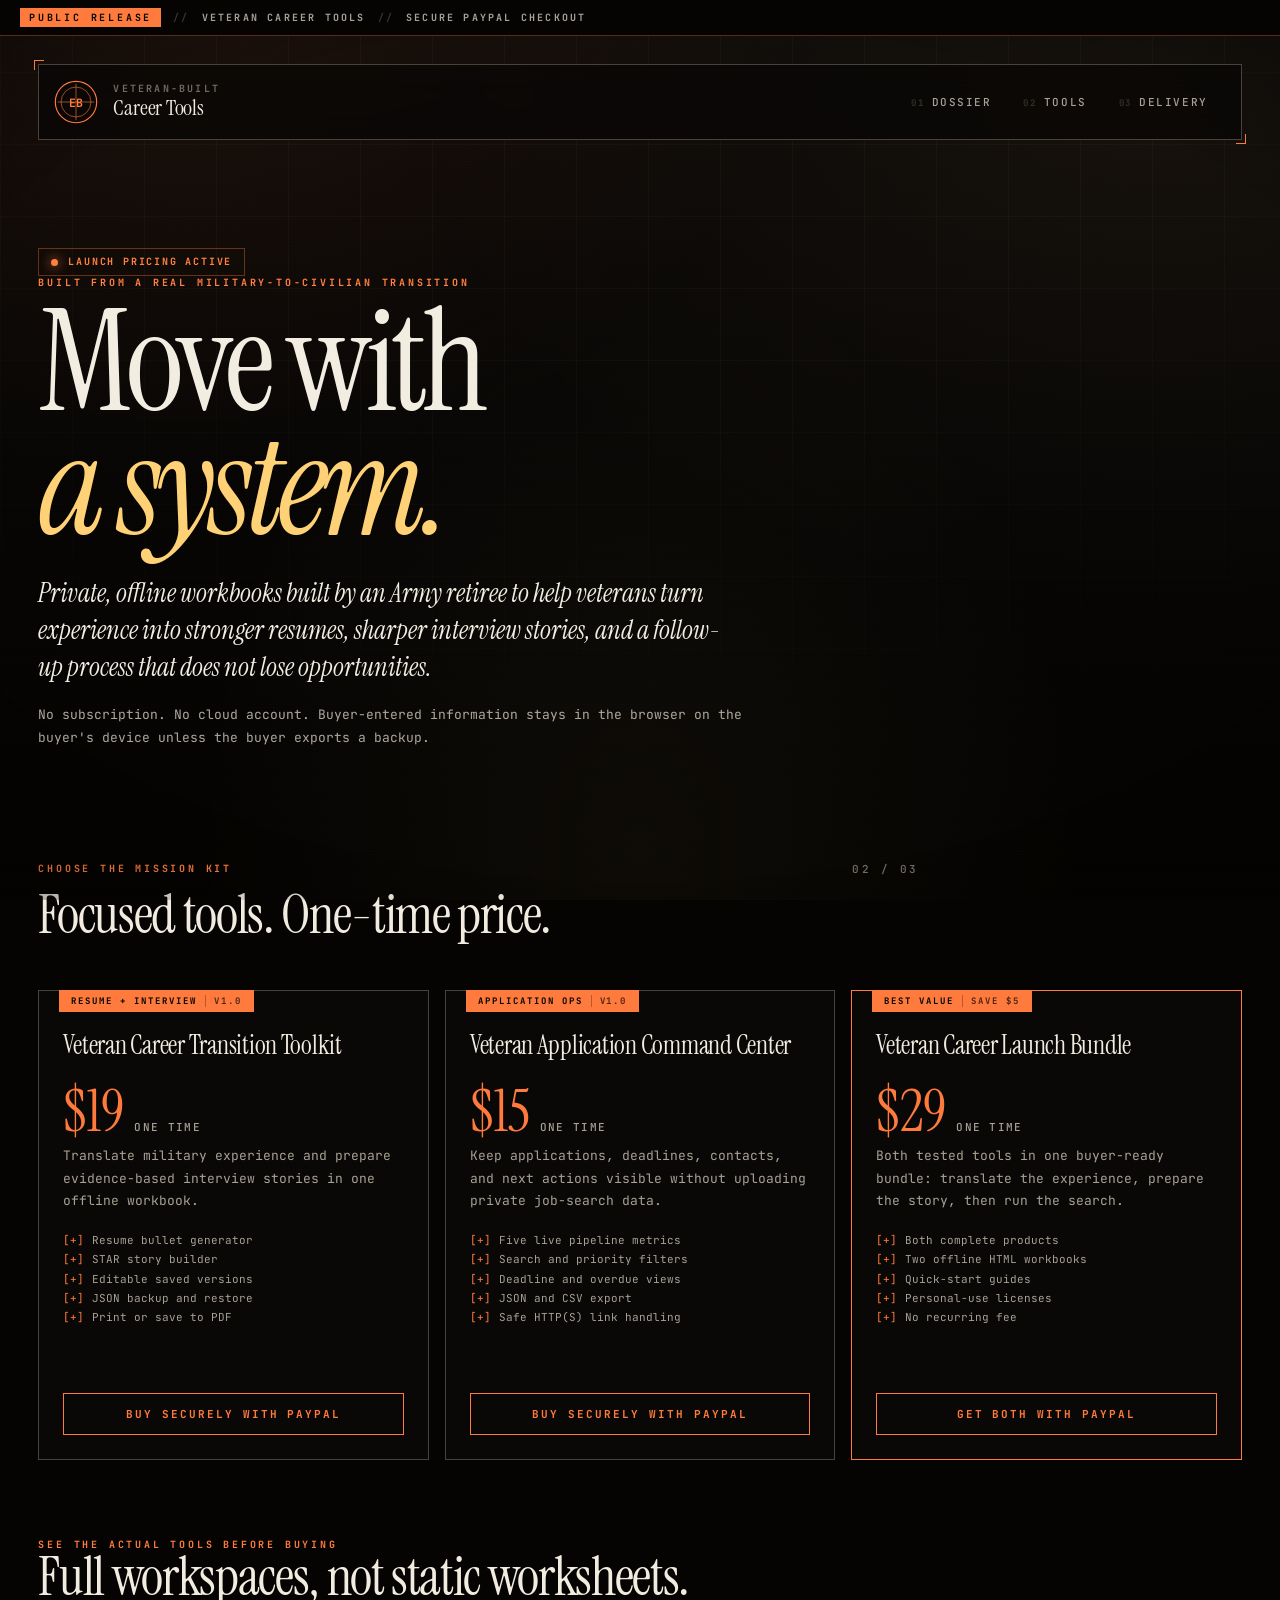
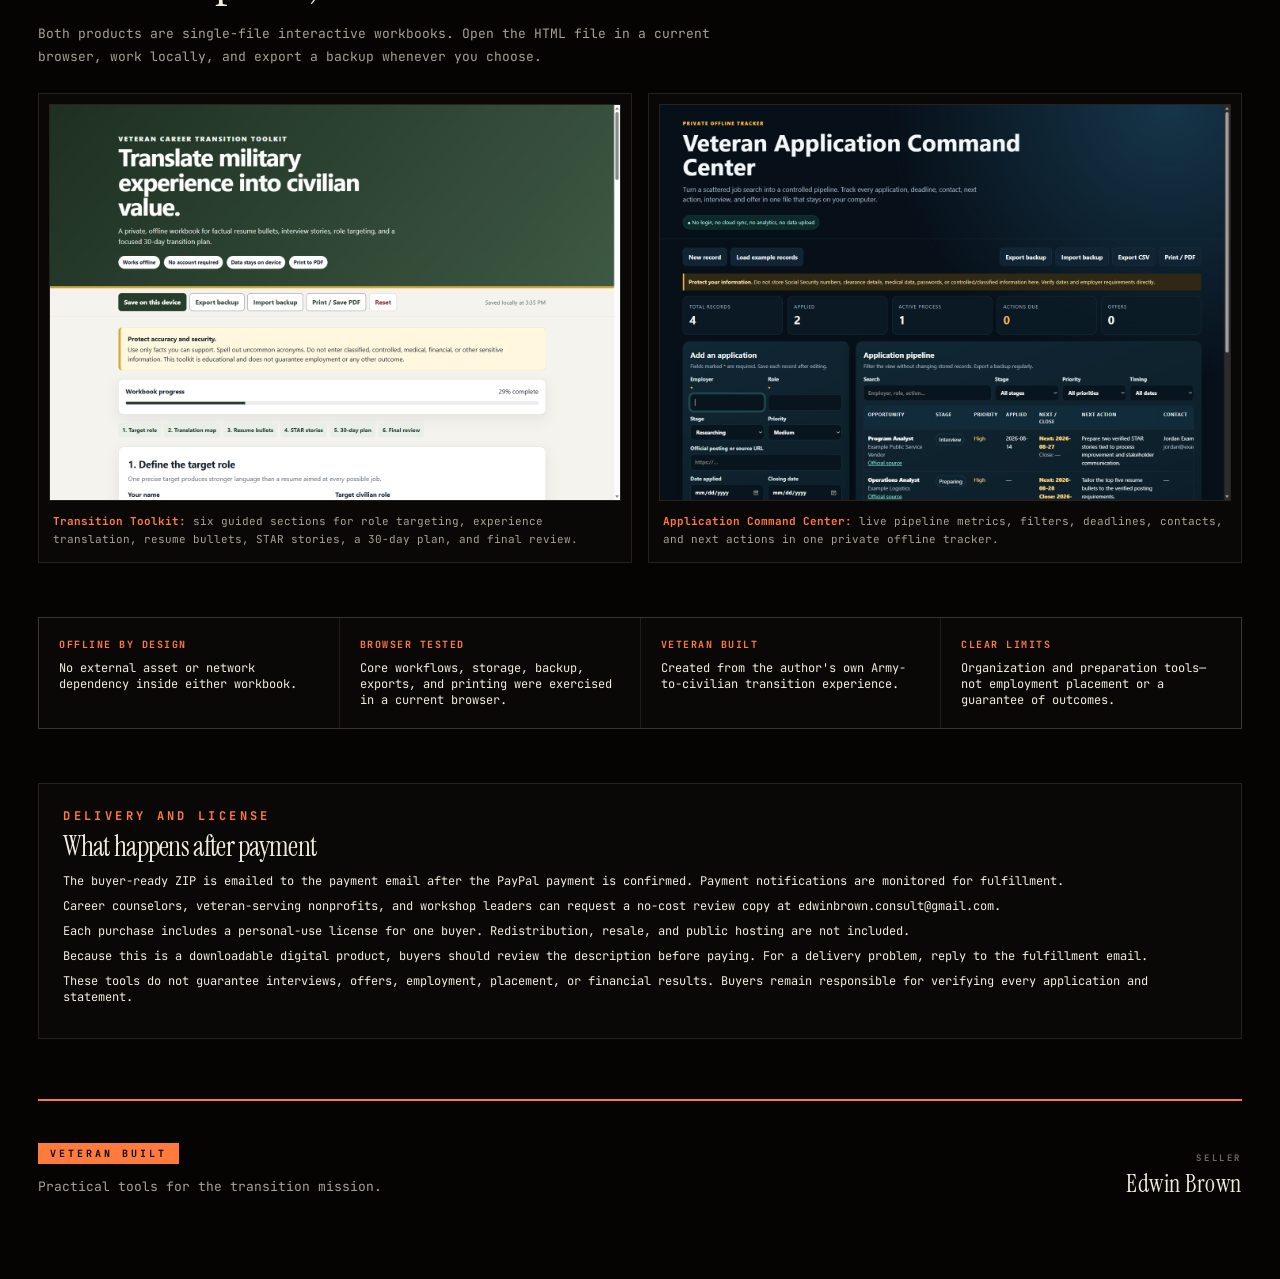
==== products.html @ 3bac6fa2 "Show product previews on veteran tools storefront" ====
<!DOCTYPE html>
<html lang="en">
  <head>
    <meta charset="UTF-8" />
    <meta name="viewport" content="width=device-width, initial-scale=1.0" />
    <title>Veteran Career Tools // Edwin Brown</title>
    <meta
      name="description"
      content="Private offline career-transition tools built and tested by Army retiree Edwin Brown."
    />
    <meta property="og:title" content="Veteran Career Tools by Edwin Brown" />
    <meta
      property="og:description"
      content="Practical offline tools for resumes, interviews, applications, and follow-ups."
    />
    <meta property="og:type" content="website" />
    <meta property="og:url" content="https://edwin-brown-dossier.vercel.app/products.html" />
    <meta name="theme-color" content="#050403" />
    <link rel="canonical" href="https://edwin-brown-dossier.vercel.app/products.html" />
    <link rel="preconnect" href="https://fonts.googleapis.com" />
    <link rel="preconnect" href="https://fonts.gstatic.com" crossorigin />
    <link
      href="https://fonts.googleapis.com/css2?family=Instrument+Serif:ital@0;1&family=JetBrains+Mono:wght@300;400;500;700&display=swap"
      rel="stylesheet"
    />
    <link rel="stylesheet" href="styles.css" />
    <script type="application/ld+json">
      {
        "@context": "https://schema.org",
        "@type": "ItemList",
        "name": "Veteran Career Tools by Edwin Brown",
        "url": "https://edwin-brown-dossier.vercel.app/products.html",
        "itemListElement": [
          {
            "@type": "ListItem",
            "position": 1,
            "item": {
              "@type": "Product",
              "name": "Veteran Career Transition Toolkit",
              "description": "An offline workbook for translating military experience into resume bullets and evidence-based interview stories.",
              "offers": { "@type": "Offer", "priceCurrency": "USD", "price": "19", "availability": "https://schema.org/InStock", "url": "https://edwin-brown-dossier.vercel.app/products.html#tools" }
            }
          },
          {
            "@type": "ListItem",
            "position": 2,
            "item": {
              "@type": "Product",
              "name": "Veteran Application Command Center",
              "description": "An offline workbook for tracking applications, deadlines, contacts, and next actions.",
              "offers": { "@type": "Offer", "priceCurrency": "USD", "price": "15", "availability": "https://schema.org/InStock", "url": "https://edwin-brown-dossier.vercel.app/products.html#tools" }
            }
          },
          {
            "@type": "ListItem",
            "position": 3,
            "item": {
              "@type": "Product",
              "name": "Veteran Career Launch Bundle",
              "description": "Both offline veteran career workbooks with quick-start guides and personal-use licenses.",
              "offers": { "@type": "Offer", "priceCurrency": "USD", "price": "29", "availability": "https://schema.org/InStock", "url": "https://edwin-brown-dossier.vercel.app/products.html#tools" }
            }
          }
        ]
      }
    </script>
    <style>
      .store-hero { padding: 72px 0 48px; max-width: 920px; }
      .store-hero h1 { margin: 12px 0 22px; }
      .store-status {
        display: inline-flex;
        gap: 10px;
        align-items: center;
        padding: 8px 12px;
        border: 1px solid var(--rule-ember);
        color: var(--ember);
        font: 700 10px/1 "JetBrains Mono", monospace;
        letter-spacing: .18em;
        text-transform: uppercase;
      }
      .store-status i { width: 7px; height: 7px; border-radius: 50%; background: var(--ember); box-shadow: 0 0 12px var(--ember); }
      .store-grid { display: grid; grid-template-columns: repeat(3, minmax(0, 1fr)); gap: 16px; }
      .store-card { min-height: 470px; }
      .store-card--bundle { border-color: var(--ember); }
      .store-price { margin: 10px 0 4px; color: var(--ember); font: 400 58px/1 "Instrument Serif", serif; }
      .store-price small { font: 500 11px/1 "JetBrains Mono", monospace; letter-spacing: .12em; color: var(--fog); }
      .store-list { margin: 18px 0 24px; padding: 0; list-style: none; font: 400 11px/1.75 "JetBrains Mono", monospace; color: var(--fog); }
      .store-list li::before { content: "[+]"; color: var(--ember); margin-right: 8px; }
      .store-card .btn { margin-top: auto; justify-content: center; width: 100%; }
      .store-preview { margin: 54px 0; }
      .store-preview__head { max-width: 720px; margin-bottom: 24px; }
      .store-preview__head h2 { margin-bottom: 10px; }
      .store-preview__grid { display: grid; grid-template-columns: repeat(2, minmax(0, 1fr)); gap: 16px; }
      .store-preview figure { margin: 0; padding: 10px; border: 1px solid var(--rule); background: var(--ink); }
      .store-preview img { display: block; width: 100%; height: auto; border: 1px solid var(--rule); }
      .store-preview figcaption { padding: 12px 4px 4px; font: 400 11px/1.6 "JetBrains Mono", monospace; color: var(--fog); }
      .store-preview figcaption strong { color: var(--ember); }
      .store-proof { margin: 54px 0; display: grid; grid-template-columns: repeat(4, minmax(0, 1fr)); gap: 1px; background: var(--rule); border: 1px solid var(--rule); }
      .store-proof article { padding: 20px; background: var(--ink); }
      .store-proof strong { display: block; margin-bottom: 8px; color: var(--ember); font: 700 10px/1.4 "JetBrains Mono", monospace; letter-spacing: .15em; text-transform: uppercase; }
      .store-proof p { margin: 0; font-size: 12px; }
      .store-terms { margin: 28px 0 60px; padding: 24px; border: 1px solid var(--rule); background: var(--ink); }
      .store-terms h2 { font-size: 28px; margin-bottom: 12px; }
      .store-terms p { margin: 0 0 9px; font-size: 12px; }
      @media (max-width: 900px) { .store-grid, .store-preview__grid { grid-template-columns: 1fr; } .store-card { min-height: 0; } .store-proof { grid-template-columns: repeat(2, 1fr); } }
      @media (max-width: 520px) { .store-proof { grid-template-columns: 1fr; } .store-hero { padding-top: 36px; } }
    </style>
  </head>
  <body>
    <div class="scanlines" aria-hidden="true"></div>
    <div class="grain" aria-hidden="true"></div>
    <div class="vignette" aria-hidden="true"></div>
    <div class="classbar" role="note" aria-label="Store status">
      <span class="classbar__stamp">PUBLIC RELEASE</span>
      <span class="classbar__sep">//</span>
      <span>VETERAN CAREER TOOLS</span>
      <span class="classbar__sep">//</span>
      <span>SECURE PAYPAL CHECKOUT</span>
    </div>

    <div class="shell" id="top">
      <header class="commandbar">
        <a class="seal" href="index.html" aria-label="Return to Edwin Brown dossier">
          <span class="seal__mark" aria-hidden="true">
            <svg viewBox="0 0 40 40" xmlns="http://www.w3.org/2000/svg">
              <circle cx="20" cy="20" r="18" fill="none" stroke="currentColor" stroke-width="1" />
              <circle cx="20" cy="20" r="13" fill="none" stroke="currentColor" stroke-width="0.5" />
              <path d="M20 4 V 36 M4 20 H 36" stroke="currentColor" stroke-width="0.5" />
              <text x="20" y="24" text-anchor="middle" font-family="JetBrains Mono" font-size="10" font-weight="700" fill="currentColor">EB</text>
            </svg>
          </span>
          <span class="seal__meta">
            <span class="seal__label">VETERAN-BUILT</span>
            <span class="seal__name">Career Tools</span>
          </span>
        </a>
        <nav class="nav" aria-label="Store navigation">
          <a href="index.html"><span>01</span>Dossier</a>
          <a href="#tools"><span>02</span>Tools</a>
          <a href="#delivery"><span>03</span>Delivery</a>
        </nav>
      </header>

      <main>
        <section class="store-hero" aria-labelledby="store-title">
          <div class="store-status"><i></i>Launch pricing active</div>
          <p class="eyebrow">Built from a real military-to-civilian transition</p>
          <h1 class="display" id="store-title">
            <span>Move with</span>
            <span class="display__italic">a system.</span>
          </h1>
          <p class="lede">
            Private, offline workbooks built by an Army retiree to help veterans turn experience into stronger resumes, sharper interview stories, and a follow-up process that does not lose opportunities.
          </p>
          <p class="body">
            No subscription. No cloud account. Buyer-entered information stays in the browser on the buyer's device unless the buyer exports a backup.
          </p>
        </section>

        <section class="section" id="tools" aria-labelledby="tools-title">
          <header class="section__head">
            <div class="section__index">02 / 03</div>
            <p class="eyebrow">Choose the mission kit</p>
            <h2 id="tools-title">Focused tools. One-time price.</h2>
          </header>

          <div class="store-grid">
            <article class="mission store-card">
              <div class="mission__tab">RESUME + INTERVIEW <em>V1.0</em></div>
              <h3>Veteran Career Transition Toolkit</h3>
              <div class="store-price">$19 <small>ONE TIME</small></div>
              <p>Translate military experience and prepare evidence-based interview stories in one offline workbook.</p>
              <ul class="store-list">
                <li>Resume bullet generator</li>
                <li>STAR story builder</li>
                <li>Editable saved versions</li>
                <li>JSON backup and restore</li>
                <li>Print or save to PDF</li>
              </ul>
              <a class="btn btn--primary" href="https://paypal.me/navybrown1/19" target="_blank" rel="noopener noreferrer">Buy securely with PayPal</a>
            </article>

            <article class="mission store-card">
              <div class="mission__tab">APPLICATION OPS <em>V1.0</em></div>
              <h3>Veteran Application Command Center</h3>
              <div class="store-price">$15 <small>ONE TIME</small></div>
              <p>Keep applications, deadlines, contacts, and next actions visible without uploading private job-search data.</p>
              <ul class="store-list">
                <li>Five live pipeline metrics</li>
                <li>Search and priority filters</li>
                <li>Deadline and overdue views</li>
                <li>JSON and CSV export</li>
                <li>Safe HTTP(S) link handling</li>
              </ul>
              <a class="btn btn--primary" href="https://paypal.me/navybrown1/15" target="_blank" rel="noopener noreferrer">Buy securely with PayPal</a>
            </article>

            <article class="mission store-card store-card--bundle">
              <div class="mission__tab">BEST VALUE <em>SAVE $5</em></div>
              <h3>Veteran Career Launch Bundle</h3>
              <div class="store-price">$29 <small>ONE TIME</small></div>
              <p>Both tested tools in one buyer-ready bundle: translate the experience, prepare the story, then run the search.</p>
              <ul class="store-list">
                <li>Both complete products</li>
                <li>Two offline HTML workbooks</li>
                <li>Quick-start guides</li>
                <li>Personal-use licenses</li>
                <li>No recurring fee</li>
              </ul>
              <a class="btn btn--primary" href="https://paypal.me/navybrown1/29" target="_blank" rel="noopener noreferrer">Get both with PayPal</a>
            </article>
          </div>
        </section>

        <section class="store-preview" aria-labelledby="preview-title">
          <header class="store-preview__head">
            <p class="eyebrow">See the actual tools before buying</p>
            <h2 id="preview-title">Full workspaces, not static worksheets.</h2>
            <p class="body">Both products are single-file interactive workbooks. Open the HTML file in a current browser, work locally, and export a backup whenever you choose.</p>
          </header>
          <div class="store-preview__grid">
            <figure>
              <img src="assets/veteran-transition-toolkit-preview.png" alt="Veteran Career Transition Toolkit showing its six-section offline resume and interview workspace" loading="lazy" width="1440" height="1000" />
              <figcaption><strong>Transition Toolkit:</strong> six guided sections for role targeting, experience translation, resume bullets, STAR stories, a 30-day plan, and final review.</figcaption>
            </figure>
            <figure>
              <img src="assets/veteran-application-command-center-preview.png" alt="Veteran Application Command Center showing pipeline metrics, application editor, filters, and follow-up tracking" loading="lazy" width="1440" height="1000" />
              <figcaption><strong>Application Command Center:</strong> live pipeline metrics, filters, deadlines, contacts, and next actions in one private offline tracker.</figcaption>
            </figure>
          </div>
        </section>

        <section class="store-proof" aria-label="Product proof">
          <article><strong>Offline by design</strong><p>No external asset or network dependency inside either workbook.</p></article>
          <article><strong>Browser tested</strong><p>Core workflows, storage, backup, exports, and printing were exercised in a current browser.</p></article>
          <article><strong>Veteran built</strong><p>Created from the author's own Army-to-civilian transition experience.</p></article>
          <article><strong>Clear limits</strong><p>Organization and preparation tools—not employment placement or a guarantee of outcomes.</p></article>
        </section>

        <section class="store-terms" id="delivery" aria-labelledby="delivery-title">
          <p class="eyebrow">Delivery and license</p>
          <h2 id="delivery-title">What happens after payment</h2>
          <p>The buyer-ready ZIP is emailed to the payment email after the PayPal payment is confirmed. Payment notifications are monitored for fulfillment.</p>
          <p>Career counselors, veteran-serving nonprofits, and workshop leaders can request a no-cost review copy at <a href="mailto:edwinbrown.consult@gmail.com?subject=Veteran%20career%20tools%20review%20copy">edwinbrown.consult@gmail.com</a>.</p>
          <p>Each purchase includes a personal-use license for one buyer. Redistribution, resale, and public hosting are not included.</p>
          <p>Because this is a downloadable digital product, buyers should review the description before paying. For a delivery problem, reply to the fulfillment email.</p>
          <p>These tools do not guarantee interviews, offers, employment, placement, or financial results. Buyers remain responsible for verifying every application and statement.</p>
        </section>
      </main>

      <footer class="endfile">
        <div><span class="endfile__stamp">VETERAN BUILT</span><p>Practical tools for the transition mission.</p></div>
        <div class="endfile__ref"><span>SELLER</span><strong>Edwin Brown</strong></div>
      </footer>
    </div>
  </body>
</html>
---- styles.css ----
/* =========================================================================
   EDWIN BROWN // OPERATOR FILE 2026-EB-001
   Classified dossier aesthetic. Dark command-file with warm ember accents.
   ========================================================================= */

:root {
  color-scheme: dark;

  /* Ink and paper */
  --void: #050403;
  --ink: #0a0806;
  --graphite: #13100d;
  --surface: #1a1511;
  --surface-2: #221c17;
  --parchment: #e8dcc0;
  --paper-ink: #1a1510;

  /* Signal colors */
  --ember: #ff7a3d;
  --ember-soft: rgba(255, 122, 61, 0.16);
  --amber: #d4a574;
  --signal: #ffcf70;
  --red: #e63946;

  /* Text */
  --bone: #f2ece0;
  --fog: #a8a195;
  --fog-dim: #706960;
  --fog-dark: #3a342d;

  /* Lines */
  --rule: rgba(232, 220, 192, 0.12);
  --rule-strong: rgba(232, 220, 192, 0.28);
  --rule-ember: rgba(255, 122, 61, 0.34);

  /* Metrics */
  --content-width: 1360px;
  --gutter: clamp(18px, 3vw, 40px);

  /* Motion */
  --ease: cubic-bezier(0.2, 0.7, 0.2, 1);
}

*,
*::before,
*::after {
  box-sizing: border-box;
}

html {
  scroll-behavior: smooth;
  scroll-padding-top: 120px;
}

body {
  margin: 0;
  min-height: 100vh;
  font-family: "JetBrains Mono", ui-monospace, Menlo, monospace;
  font-weight: 400;
  color: var(--bone);
  background: var(--void);
  overflow-x: hidden;
  -webkit-font-smoothing: antialiased;
  position: relative;
}

/* Layered background atmosphere */
body::before {
  position: fixed;
  inset: 0;
  z-index: -5;
  content: "";
  background:
    radial-gradient(ellipse at 15% -5%, rgba(255, 122, 61, 0.08), transparent 40%),
    radial-gradient(ellipse at 90% 12%, rgba(212, 165, 116, 0.06), transparent 45%),
    radial-gradient(ellipse at 50% 95%, rgba(255, 207, 112, 0.04), transparent 50%),
    linear-gradient(180deg, #0a0806 0%, #050403 60%, #030201 100%);
}

body::after {
  position: fixed;
  inset: 0;
  z-index: -4;
  content: "";
  pointer-events: none;
  background-image:
    linear-gradient(rgba(232, 220, 192, 0.035) 1px, transparent 1px),
    linear-gradient(90deg, rgba(232, 220, 192, 0.035) 1px, transparent 1px);
  background-size: 72px 72px;
  mask-image: radial-gradient(ellipse 120% 90% at 50% 10%, black 30%, transparent 90%);
}

img {
  max-width: 100%;
  display: block;
}

button,
a {
  font: inherit;
  color: inherit;
}

button {
  border: 0;
  cursor: pointer;
  background: none;
}

a {
  text-decoration: none;
}

::selection {
  background: var(--ember);
  color: var(--void);
}

/* =========================================================================
   BOOT / ACCESS SEQUENCE
   ========================================================================= */
.boot {
  position: fixed;
  inset: 0;
  z-index: 100;
  display: grid;
  place-items: center;
  padding: var(--gutter);
  background: var(--void);
  transition: opacity 600ms var(--ease), visibility 600ms;
}

.boot.is-done {
  opacity: 0;
  visibility: hidden;
  pointer-events: none;
}

.boot__frame {
  position: relative;
  width: min(620px, 100%);
  padding: 38px 36px 32px;
  border: 1px solid var(--rule-ember);
  background:
    linear-gradient(180deg, rgba(255, 122, 61, 0.04), transparent 60%),
    var(--ink);
  box-shadow: 0 0 0 1px rgba(255, 122, 61, 0.08) inset, 0 30px 80px rgba(0, 0, 0, 0.6);
}

.boot__crosshair span {
  position: absolute;
  width: 20px;
  height: 20px;
  border-color: var(--ember);
  border-style: solid;
  border-width: 0;
}
.boot__crosshair span:nth-child(1) { top: -1px; left: -1px; border-top-width: 1px; border-left-width: 1px; }
.boot__crosshair span:nth-child(2) { top: -1px; right: -1px; border-top-width: 1px; border-right-width: 1px; }
.boot__crosshair span:nth-child(3) { bottom: -1px; left: -1px; border-bottom-width: 1px; border-left-width: 1px; }
.boot__crosshair span:nth-child(4) { bottom: -1px; right: -1px; border-bottom-width: 1px; border-right-width: 1px; }

.boot__log {
  margin: 0;
  font-family: "JetBrains Mono", monospace;
  font-size: 13px;
  line-height: 1.8;
  color: var(--bone);
  white-space: pre-wrap;
  min-height: 180px;
}

.boot__log .k { color: var(--ember); }
.boot__log .g { color: #7ed957; }
.boot__log .d { color: var(--fog-dim); }
.boot__log .cursor {
  display: inline-block;
  width: 8px;
  height: 14px;
  background: var(--ember);
  transform: translateY(2px);
  animation: blink 0.9s steps(2) infinite;
}

@keyframes blink { 50% { opacity: 0; } }

.boot__hint {
  margin: 24px 0 0;
  font-size: 10px;
  letter-spacing: 0.18em;
  text-transform: uppercase;
  color: var(--fog-dim);
  text-align: right;
}

/* =========================================================================
   ATMOSPHERE LAYERS
   ========================================================================= */
.scanlines {
  position: fixed;
  inset: 0;
  z-index: 3;
  pointer-events: none;
  background: repeating-linear-gradient(
    0deg,
    rgba(255, 255, 255, 0.015) 0px,
    rgba(255, 255, 255, 0.015) 1px,
    transparent 1px,
    transparent 3px
  );
  mix-blend-mode: overlay;
  opacity: 0.6;
}

.grain {
  position: fixed;
  inset: 0;
  z-index: 4;
  pointer-events: none;
  opacity: 0.35;
  mix-blend-mode: overlay;
  background-image: url("data:image/svg+xml;utf8,<svg xmlns='http://www.w3.org/2000/svg' width='180' height='180'><filter id='n'><feTurbulence type='fractalNoise' baseFrequency='0.9' numOctaves='2' stitchTiles='stitch'/><feColorMatrix values='0 0 0 0 1  0 0 0 0 1  0 0 0 0 1  0 0 0 0.6 0'/></filter><rect width='180' height='180' filter='url(%23n)' opacity='0.5'/></svg>");
}

.vignette {
  position: fixed;
  inset: 0;
  z-index: 2;
  pointer-events: none;
  background: radial-gradient(ellipse 100% 80% at 50% 50%, transparent 60%, rgba(0, 0, 0, 0.6) 100%);
}

.progress {
  position: fixed;
  top: 0;
  left: 0;
  z-index: 50;
  width: var(--scroll-progress, 0%);
  height: 2px;
  background: linear-gradient(90deg, var(--ember), var(--amber), var(--signal));
  box-shadow: 0 0 18px rgba(255, 122, 61, 0.8);
}

/* =========================================================================
   CLASSIFICATION BANNER
   ========================================================================= */
.classbar {
  position: sticky;
  top: 0;
  z-index: 30;
  display: flex;
  flex-wrap: wrap;
  align-items: center;
  gap: 12px;
  padding: 8px 20px;
  background: var(--void);
  border-bottom: 1px solid var(--rule-ember);
  font-family: "JetBrains Mono", monospace;
  font-size: 10px;
  font-weight: 700;
  letter-spacing: 0.22em;
  text-transform: uppercase;
  color: var(--fog);
}

.classbar__stamp {
  padding: 3px 9px;
  background: var(--ember);
  color: var(--void);
  letter-spacing: 0.28em;
}

.classbar__sep {
  color: var(--fog-dark);
}

.classbar__live {
  color: var(--ember);
  margin-left: auto;
}

/* =========================================================================
   SHELL LAYOUT
   ========================================================================= */
.shell {
  width: min(100% - 2 * var(--gutter), var(--content-width));
  margin: 0 auto;
  padding: 28px 0 60px;
}

/* =========================================================================
   COMMANDBAR (NAV)
   ========================================================================= */
.commandbar {
  position: sticky;
  top: 28px;
  z-index: 25;
  display: flex;
  align-items: center;
  justify-content: space-between;
  gap: 20px;
  padding: 14px 18px 14px 14px;
  margin-bottom: 36px;
  border: 1px solid var(--rule-strong);
  background: rgba(10, 8, 6, 0.85);
  backdrop-filter: blur(14px);
  -webkit-backdrop-filter: blur(14px);
}

.commandbar::before,
.commandbar::after {
  content: "";
  position: absolute;
  width: 10px;
  height: 10px;
  border: 1px solid var(--ember);
}
.commandbar::before { top: -5px; left: -5px; border-right: 0; border-bottom: 0; }
.commandbar::after { bottom: -5px; right: -5px; border-left: 0; border-top: 0; }

.seal {
  display: inline-flex;
  align-items: center;
  gap: 14px;
}

.seal__mark {
  display: inline-grid;
  place-items: center;
  width: 46px;
  height: 46px;
  color: var(--ember);
}

.seal__meta {
  display: flex;
  flex-direction: column;
  line-height: 1.2;
}

.seal__label {
  font-family: "JetBrains Mono", monospace;
  font-size: 10px;
  font-weight: 700;
  letter-spacing: 0.22em;
  text-transform: uppercase;
  color: var(--fog-dim);
}

.seal__name {
  font-family: "Instrument Serif", serif;
  font-size: 22px;
  letter-spacing: -0.01em;
  color: var(--bone);
}

.nav {
  display: flex;
  flex-wrap: wrap;
  gap: 2px;
  font-family: "JetBrains Mono", monospace;
  font-size: 11px;
  letter-spacing: 0.14em;
  text-transform: uppercase;
  font-weight: 500;
}

.nav a {
  display: inline-flex;
  align-items: baseline;
  gap: 7px;
  padding: 10px 14px;
  color: var(--fog);
  border: 1px solid transparent;
  transition: color 200ms var(--ease), border-color 200ms var(--ease), background 200ms var(--ease);
}

.nav a span {
  font-size: 9px;
  color: var(--fog-dark);
  letter-spacing: 0.2em;
}

.nav a:hover,
.nav a:focus-visible,
.nav a.is-active {
  color: var(--ember);
  border-color: var(--rule-ember);
  background: var(--ember-soft);
  outline: none;
}

.nav a:hover span,
.nav a.is-active span {
  color: var(--ember);
}

/* =========================================================================
   SHARED TYPOGRAPHY
   ========================================================================= */
.eyebrow {
  margin: 0;
  font-family: "JetBrains Mono", monospace;
  font-size: 10px;
  font-weight: 700;
  letter-spacing: 0.28em;
  text-transform: uppercase;
  color: var(--ember);
}

.card-kicker {
  margin: 0 0 10px;
  font-family: "JetBrains Mono", monospace;
  font-size: 10px;
  font-weight: 700;
  letter-spacing: 0.22em;
  text-transform: uppercase;
  color: var(--amber);
}

h1, h2, h3 {
  margin: 0;
  font-family: "Instrument Serif", serif;
  font-weight: 400;
  color: var(--bone);
  letter-spacing: -0.01em;
}

h1.display {
  display: block;
  margin: 22px 0 0;
  font-size: clamp(5rem, 11vw, 10rem);
  line-height: 0.88;
  letter-spacing: -0.04em;
}

h1.display span {
  display: block;
}

h1.display .display__italic {
  font-style: italic;
  color: var(--signal);
}

h2 {
  font-size: clamp(2.2rem, 4.2vw, 3.8rem);
  line-height: 1;
  letter-spacing: -0.025em;
}

h3 {
  font-size: clamp(1.35rem, 2vw, 1.7rem);
  line-height: 1.15;
}

p { margin: 0; }

.lede {
  max-width: 44rem;
  margin-top: 26px;
  font-family: "Instrument Serif", serif;
  font-size: clamp(1.3rem, 2vw, 1.65rem);
  font-style: italic;
  line-height: 1.45;
  color: var(--bone);
}

.body,
.section__lede,
.profile p.body,
.mission p,
.cap p,
.stamp p,
.creds p,
.brief p,
.record__line p,
.doctrine__body p,
.stat p,
.signal__text,
.endfile p {
  font-family: "JetBrains Mono", monospace;
  font-size: 13px;
  line-height: 1.75;
  color: var(--fog);
  font-weight: 400;
}

.body,
.section__lede {
  max-width: 44rem;
  margin-top: 18px;
}

.section__lede {
  font-size: 14px;
}

/* =========================================================================
   PROFILE HERO
   ========================================================================= */
.profile {
  position: relative;
  padding: 28px 0 60px;
  border-bottom: 1px solid var(--rule);
}

.profile__meta {
  display: flex;
  flex-wrap: wrap;
  gap: 0;
  padding: 14px 18px;
  margin-bottom: 40px;
  background: var(--ink);
  border: 1px solid var(--rule-strong);
  font-family: "JetBrains Mono", monospace;
  font-size: 10px;
  font-weight: 500;
  letter-spacing: 0.2em;
  text-transform: uppercase;
}

.meta-row {
  display: inline-flex;
  align-items: center;
  gap: 10px;
  padding: 0 22px;
  border-right: 1px solid var(--rule);
}

.meta-row:last-child { border-right: 0; }
.meta-row:first-child { padding-left: 0; }

.meta-key {
  color: var(--fog-dim);
}

.meta-val {
  color: var(--bone);
  letter-spacing: 0.16em;
}

.meta-val--live {
  color: var(--ember);
  display: inline-flex;
  align-items: center;
  gap: 8px;
}

.meta-val--live i {
  width: 7px;
  height: 7px;
  border-radius: 50%;
  background: var(--ember);
  box-shadow: 0 0 10px var(--ember);
  animation: pulse-dot 1.6s ease-in-out infinite;
}

@keyframes pulse-dot {
  0%, 100% { opacity: 1; transform: scale(1); }
  50% { opacity: 0.4; transform: scale(0.85); }
}

.profile__main {
  display: grid;
  grid-template-columns: minmax(0, 1.15fr) minmax(360px, 0.85fr);
  gap: 48px;
  align-items: start;
}

.profile__left {
  min-width: 0;
}

.actions {
  display: flex;
  flex-wrap: wrap;
  gap: 10px;
  margin-top: 32px;
}

.contact-strip {
  display: grid;
  grid-template-columns: repeat(3, minmax(0, 1fr));
  gap: 1px;
  margin-top: 28px;
  padding: 1px;
  background: var(--rule);
  border: 1px solid var(--rule-strong);
}

.contact-strip a {
  min-width: 0;
  padding: 13px 14px;
  color: var(--bone);
  background:
    linear-gradient(135deg, rgba(255, 118, 49, 0.08), transparent 55%),
    var(--ink);
  font-family: "JetBrains Mono", monospace;
  font-size: 11px;
  letter-spacing: 0.08em;
  text-transform: uppercase;
  overflow-wrap: anywhere;
  transition: color 180ms var(--ease), background 180ms var(--ease);
}

.contact-strip a span {
  display: block;
  margin-bottom: 6px;
  color: var(--ember);
  font-size: 8px;
  font-weight: 800;
  letter-spacing: 0.28em;
}

.contact-strip a:hover,
.contact-strip a:focus-visible {
  color: var(--ember);
  background: rgba(255, 118, 49, 0.12);
  outline: none;
}

.btn {
  display: inline-flex;
  align-items: center;
  gap: 8px;
  padding: 13px 20px;
  font-family: "JetBrains Mono", monospace;
  font-size: 11px;
  font-weight: 700;
  letter-spacing: 0.18em;
  text-transform: uppercase;
  color: var(--bone);
  background: transparent;
  border: 1px solid var(--rule-strong);
  transition: all 200ms var(--ease);
}

.btn__bracket {
  color: var(--ember);
  font-weight: 300;
}

.btn:hover,
.btn:focus-visible {
  color: var(--void);
  background: var(--ember);
  border-color: var(--ember);
  outline: none;
}

.btn:hover .btn__bracket,
.btn:focus-visible .btn__bracket {
  color: var(--void);
}

.btn--primary {
  color: var(--ember);
  border-color: var(--ember);
}

.btn--ghost {
  color: var(--fog);
  border-color: var(--rule);
}

.btn--ghost:hover {
  color: var(--ember);
  background: transparent;
  border-color: var(--ember);
}

/* Stats */
.stats {
  display: grid;
  grid-template-columns: repeat(3, minmax(0, 1fr));
  gap: 0;
  margin: 44px 0 0;
  padding: 0;
  border-top: 1px solid var(--rule);
  border-bottom: 1px solid var(--rule);
}

.stat {
  padding: 22px 20px 22px 0;
  border-right: 1px solid var(--rule);
}

.stat:last-child { border-right: 0; padding-right: 0; }
.stat:not(:first-child) { padding-left: 22px; }

.stat dt {
  font-family: "JetBrains Mono", monospace;
  font-size: 9px;
  font-weight: 700;
  letter-spacing: 0.22em;
  text-transform: uppercase;
  color: var(--fog-dim);
}

.stat dd {
  margin: 8px 0 6px;
  font-family: "Instrument Serif", serif;
  font-size: clamp(2.8rem, 5vw, 4rem);
  line-height: 1;
  color: var(--bone);
  letter-spacing: -0.04em;
}

.stat dd sup {
  font-size: 0.4em;
  color: var(--ember);
  margin-left: 4px;
  top: -0.6em;
}

.stat p {
  font-size: 11px;
  line-height: 1.6;
  margin: 4px 0 0;
}

/* Right column: ID card + signal */
.profile__right {
  display: flex;
  flex-direction: column;
  gap: 16px;
}

.idcard {
  position: relative;
  margin: 0;
  padding: 20px;
  background: var(--parchment);
  color: var(--paper-ink);
  box-shadow:
    0 1px 0 rgba(255, 255, 255, 0.06) inset,
    0 30px 90px rgba(0, 0, 0, 0.5),
    0 2px 4px rgba(0, 0, 0, 0.3);
  transform: rotate(-0.5deg);
  transition: transform 400ms var(--ease);
}

.idcard:hover { transform: rotate(0deg) translateY(-4px); }

.idcard::before {
  content: "";
  position: absolute;
  inset: 8px;
  border: 1px solid rgba(26, 21, 16, 0.12);
  pointer-events: none;
}

.idcard__tape {
  position: absolute;
  top: -12px;
  left: 50%;
  transform: translateX(-50%) rotate(-1deg);
  padding: 4px 22px;
  font-family: "JetBrains Mono", monospace;
  font-size: 9px;
  font-weight: 700;
  letter-spacing: 0.3em;
  text-transform: uppercase;
  color: var(--void);
  background: var(--signal);
  box-shadow: 0 2px 8px rgba(0, 0, 0, 0.3);
}

.idcard__frame {
  position: relative;
  aspect-ratio: 3 / 4;
  overflow: hidden;
  background: #2a2520;
}

.idcard__frame img {
  width: 100%;
  height: 100%;
  object-fit: cover;
  filter: contrast(1.05) saturate(0.92);
}

.idcard__brackets {
  position: absolute;
  inset: 10px;
  width: calc(100% - 20px);
  height: calc(100% - 20px);
  fill: none;
  stroke: var(--parchment);
  stroke-width: 1.5;
  pointer-events: none;
}

.idcard__caption {
  display: grid;
  grid-template-columns: 1fr 1fr;
  gap: 18px;
  margin: 20px 0 0;
  padding-top: 16px;
  border-top: 1px solid rgba(26, 21, 16, 0.15);
}

.idcard__label {
  display: block;
  font-family: "JetBrains Mono", monospace;
  font-size: 8px;
  font-weight: 700;
  letter-spacing: 0.24em;
  text-transform: uppercase;
  color: rgba(26, 21, 16, 0.5);
}

.idcard__caption strong {
  display: block;
  margin-top: 4px;
  font-family: "Instrument Serif", serif;
  font-weight: 400;
  font-size: 15px;
  color: var(--paper-ink);
}

/* Signal scope */
.signal {
  display: grid;
  grid-template-columns: 110px 1fr;
  gap: 18px;
  align-items: center;
  padding: 20px;
  border: 1px solid var(--rule-strong);
  background: var(--ink);
}

.signal__scope {
  width: 110px;
  height: 110px;
  position: relative;
}

.signal__scope svg {
  width: 100%;
  height: 100%;
}

.signal__scope svg circle,
.signal__scope svg line {
  stroke: var(--rule-ember);
  stroke-width: 0.6;
  fill: none;
}

.signal__sweep {
  transform-origin: 60px 60px;
  animation: sweep 3.5s linear infinite;
}

.signal__sweep line {
  stroke: var(--ember);
  stroke-width: 1.2;
  filter: drop-shadow(0 0 4px var(--ember));
}

@keyframes sweep {
  from { transform: rotate(0deg); }
  to { transform: rotate(360deg); }
}

.signal__ping {
  fill: var(--ember);
  stroke: none !important;
  filter: drop-shadow(0 0 6px var(--ember));
  animation: ping 1.8s ease-in-out infinite;
}

@keyframes ping {
  0%, 100% { opacity: 1; }
  50% { opacity: 0.3; }
}

.signal__text {
  margin-top: 8px;
  color: var(--bone);
}

/* =========================================================================
   STAMPS (IDENTITY STRIP)
   ========================================================================= */
.stamps {
  display: grid;
  grid-template-columns: repeat(4, minmax(0, 1fr));
  gap: 0;
  margin: 48px 0;
  border-top: 1px solid var(--rule);
  border-bottom: 1px solid var(--rule);
}

.stamp {
  padding: 28px 26px;
  border-right: 1px solid var(--rule);
  position: relative;
  transition: background 300ms var(--ease);
}

.stamp:last-child { border-right: 0; }

.stamp:hover {
  background: rgba(255, 122, 61, 0.03);
}

.stamp__head {
  display: flex;
  align-items: center;
  gap: 14px;
  margin-bottom: 16px;
}

.stamp__head span {
  display: inline-grid;
  place-items: center;
  width: 38px;
  height: 38px;
  border: 1px solid var(--rule-ember);
  font-family: "JetBrains Mono", monospace;
  font-size: 10px;
  font-weight: 700;
  letter-spacing: 0.1em;
  color: var(--ember);
}

.stamp__head em {
  font-family: "Instrument Serif", serif;
  font-style: normal;
  font-size: 20px;
  color: var(--bone);
  letter-spacing: -0.01em;
}

/* =========================================================================
   SECTION HEAD / LAYOUT
   ========================================================================= */
.section {
  padding: 64px 0 24px;
  position: relative;
}

.section + .section {
  border-top: 1px solid var(--rule);
}

.section__head {
  max-width: 880px;
  margin-bottom: 48px;
  position: relative;
}

.section__index {
  position: absolute;
  top: 0;
  right: 0;
  font-family: "JetBrains Mono", monospace;
  font-size: 11px;
  font-weight: 500;
  letter-spacing: 0.22em;
  color: var(--fog-dim);
}

.section__head .eyebrow {
  margin-bottom: 14px;
}

/* =========================================================================
   DOCTRINE (PROTOCOLS)
   ========================================================================= */
.doctrine {
  list-style: none;
  margin: 0;
  padding: 0;
  display: grid;
  gap: 0;
  border: 1px solid var(--rule-strong);
  background: var(--ink);
}

.doctrine li {
  display: grid;
  grid-template-columns: 160px minmax(0, 1fr) 60px;
  gap: 30px;
  padding: 28px 30px;
  border-bottom: 1px solid var(--rule);
  align-items: center;
  transition: background 300ms var(--ease);
}

.doctrine li:last-child { border-bottom: 0; }

.doctrine li:hover {
  background: rgba(255, 122, 61, 0.03);
}

.doctrine__num {
  display: flex;
  flex-direction: column;
  gap: 4px;
  font-family: "JetBrains Mono", monospace;
}

.doctrine__num span {
  font-size: 9px;
  font-weight: 700;
  letter-spacing: 0.28em;
  color: var(--fog-dim);
}

.doctrine__num strong {
  font-family: "Instrument Serif", serif;
  font-weight: 400;
  font-size: 56px;
  line-height: 1;
  color: var(--ember);
  letter-spacing: -0.04em;
}

.doctrine__body h3 {
  margin-bottom: 8px;
}

.doctrine__tick {
  width: 40px;
  height: 40px;
  justify-self: end;
  position: relative;
  border: 1px solid var(--rule-ember);
}

.doctrine__tick::after {
  content: "";
  position: absolute;
  inset: 10px;
  background: var(--ember);
  opacity: 0.3;
}

.doctrine li:hover .doctrine__tick::after {
  opacity: 1;
  box-shadow: 0 0 14px var(--ember);
}

/* =========================================================================
   READINESS (CAPABILITIES)
   ========================================================================= */
.filters {
  display: flex;
  flex-wrap: wrap;
  gap: 0;
  margin-bottom: 28px;
  border: 1px solid var(--rule);
}

.chip {
  padding: 12px 18px;
  font-family: "JetBrains Mono", monospace;
  font-size: 10px;
  font-weight: 700;
  letter-spacing: 0.18em;
  text-transform: uppercase;
  color: var(--fog);
  background: transparent;
  border-right: 1px solid var(--rule);
  transition: all 200ms var(--ease);
}

.chip:last-child { border-right: 0; }

.chip:hover {
  color: var(--bone);
  background: rgba(255, 122, 61, 0.05);
}

.chip.is-active {
  color: var(--void);
  background: var(--ember);
}

.caps {
  display: grid;
  grid-template-columns: repeat(3, minmax(0, 1fr));
  gap: 1px;
  background: var(--rule);
  border: 1px solid var(--rule);
}

.cap {
  position: relative;
  padding: 26px 24px 28px;
  background: var(--ink);
  display: flex;
  flex-direction: column;
  gap: 14px;
  min-height: 260px;
  transition: background 300ms var(--ease);
}

.cap:hover {
  background: var(--graphite);
}

.cap header {
  display: flex;
  justify-content: space-between;
  align-items: flex-start;
  gap: 14px;
}

.cap__tag {
  font-family: "JetBrains Mono", monospace;
  font-size: 9px;
  font-weight: 700;
  letter-spacing: 0.2em;
  color: var(--ember);
  padding: 4px 8px;
  border: 1px solid var(--rule-ember);
  flex-shrink: 0;
  align-self: flex-start;
}

.cap h3 {
  font-size: 22px;
  flex: 1;
}

.cap p {
  flex: 1;
  margin: 0;
}

.cap[hidden] { display: none; }

.cap__bar {
  position: relative;
  height: 28px;
  background: var(--void);
  border: 1px solid var(--rule);
  overflow: hidden;
  display: flex;
  align-items: center;
}

.cap__bar span {
  position: absolute;
  inset: 0 auto 0 0;
  width: 0;
  background: linear-gradient(90deg, var(--ember), var(--signal));
  transition: width 1400ms var(--ease);
}

.cap__bar em {
  position: relative;
  z-index: 2;
  padding-left: 12px;
  font-family: "JetBrains Mono", monospace;
  font-size: 10px;
  font-weight: 700;
  letter-spacing: 0.2em;
  font-style: normal;
  color: var(--bone);
  mix-blend-mode: difference;
}

/* =========================================================================
   SERVICE RECORD (TIMELINE)
   ========================================================================= */
.record {
  list-style: none;
  margin: 0;
  padding: 0;
  position: relative;
}

.record::before {
  content: "";
  position: absolute;
  top: 0;
  bottom: 0;
  left: 80px;
  width: 1px;
  background: var(--rule);
}

.record__item {
  display: grid;
  grid-template-columns: 160px 1fr;
  gap: 32px;
  padding: 28px 0;
  border-bottom: 1px solid var(--rule);
  position: relative;
}

.record__item:last-child { border-bottom: 0; }

.record__item::before {
  content: "";
  position: absolute;
  left: 75px;
  top: 42px;
  width: 11px;
  height: 11px;
  border: 1px solid var(--ember);
  background: var(--void);
  transform: rotate(45deg);
}

.record__stamp {
  display: flex;
  flex-direction: column;
  gap: 4px;
  font-family: "JetBrains Mono", monospace;
}

.record__stamp span {
  font-size: 9px;
  font-weight: 700;
  letter-spacing: 0.28em;
  color: var(--fog-dim);
}

.record__stamp strong {
  font-family: "Instrument Serif", serif;
  font-weight: 400;
  font-size: 52px;
  line-height: 1;
  color: var(--bone);
  letter-spacing: -0.04em;
}

.record__line h3 {
  margin: 4px 0 12px;
}

/* =========================================================================
   MISSION FILES
   ========================================================================= */
.missions {
  display: grid;
  grid-template-columns: repeat(4, minmax(0, 1fr));
  gap: 16px;
}

.mission {
  position: relative;
  display: flex;
  flex-direction: column;
  gap: 0;
  padding: 32px 24px 24px;
  background: var(--ink);
  border: 1px solid var(--rule-strong);
  transition: all 300ms var(--ease);
  min-height: 300px;
}

.mission:hover {
  border-color: var(--rule-ember);
  transform: translateY(-4px);
  background: var(--graphite);
}

.mission--feature {
  grid-column: span 2;
  grid-row: auto;
  min-height: 400px;
  background:
    radial-gradient(circle at 80% 10%, rgba(255, 122, 61, 0.1), transparent 40%),
    var(--ink);
}

.mission--feature h3 {
  font-size: clamp(1.8rem, 3vw, 2.6rem);
}

.mission__tab {
  position: absolute;
  top: -1px;
  left: 20px;
  display: flex;
  gap: 8px;
  padding: 5px 12px;
  background: var(--ember);
  color: var(--void);
  font-family: "JetBrains Mono", monospace;
  font-size: 9px;
  font-weight: 700;
  letter-spacing: 0.22em;
  text-transform: uppercase;
}

.mission__tab em {
  font-style: normal;
  color: var(--void);
  opacity: 0.7;
  border-left: 1px solid rgba(5, 4, 3, 0.4);
  padding-left: 8px;
}

.mission h3 {
  margin: 8px 0 12px;
}

.mission p {
  flex: 0 0 auto;
}

.mission__proofs {
  display: grid;
  grid-template-columns: repeat(2, minmax(0, 1fr));
  gap: 10px;
  margin: 20px 0 0;
}

.mission__proofs div {
  min-height: 106px;
  padding: 14px;
  border: 1px solid var(--rule);
  background: rgba(255, 255, 255, 0.025);
}

.mission__proofs strong {
  display: block;
  margin-bottom: 8px;
  font-family: "JetBrains Mono", monospace;
  font-size: 11px;
  font-weight: 800;
  letter-spacing: 0.18em;
  text-transform: uppercase;
  color: var(--ember);
}

.mission__proofs span {
  display: block;
  font-family: "JetBrains Mono", monospace;
  font-size: 10px;
  line-height: 1.65;
  color: var(--fog);
}

.tags {
  list-style: none;
  display: flex;
  flex-wrap: wrap;
  gap: 6px;
  margin: 18px 0 0;
  padding: 0;
}

.tags li {
  padding: 5px 9px;
  font-family: "JetBrains Mono", monospace;
  font-size: 9px;
  font-weight: 500;
  letter-spacing: 0.18em;
  text-transform: uppercase;
  color: var(--fog);
  border: 1px solid var(--rule);
}

/* =========================================================================
   CLEARANCE (CREDENTIALS + BRIEF)
   ========================================================================= */
.clearance {
  display: grid;
  grid-template-columns: minmax(0, 1.2fr) minmax(0, 0.85fr);
  gap: 48px;
  padding-top: 64px;
  border-top: 1px solid var(--rule);
  margin-top: 24px;
}

.clearance__left .section__head {
  margin-bottom: 28px;
}

.creds {
  display: grid;
  grid-template-columns: 1fr 1fr;
  gap: 1px;
  background: var(--rule);
  border: 1px solid var(--rule);
}

.creds article {
  padding: 24px;
  background: var(--ink);
  min-height: 160px;
}

.creds h3 {
  margin: 8px 0 10px;
  font-size: 22px;
}

.brief {
  padding: 32px 30px;
  background: var(--parchment);
  color: var(--paper-ink);
  position: relative;
  box-shadow: 0 40px 90px rgba(0, 0, 0, 0.5);
}

.brief::before {
  content: "";
  position: absolute;
  inset: 6px;
  border: 1px solid rgba(26, 21, 16, 0.15);
  pointer-events: none;
}

.brief header {
  display: flex;
  justify-content: space-between;
  align-items: center;
  padding-bottom: 18px;
  margin-bottom: 22px;
  border-bottom: 1px solid rgba(26, 21, 16, 0.18);
  font-family: "JetBrains Mono", monospace;
  font-size: 9px;
  font-weight: 700;
  letter-spacing: 0.28em;
  text-transform: uppercase;
}

.brief__stamp {
  padding: 4px 10px;
  background: var(--red);
  color: var(--parchment);
  letter-spacing: 0.3em;
  transform: rotate(-1deg);
}

.brief__ref {
  color: rgba(26, 21, 16, 0.5);
}

.brief blockquote {
  margin: 0 0 18px;
  font-family: "Instrument Serif", serif;
  font-style: italic;
  font-size: clamp(1.6rem, 3vw, 2.4rem);
  line-height: 1.1;
  color: var(--paper-ink);
  letter-spacing: -0.02em;
  position: relative;
}

.brief__quote {
  position: absolute;
  top: -14px;
  left: -10px;
  font-size: 4rem;
  color: var(--red);
  font-style: normal;
  line-height: 1;
  opacity: 0.4;
}

.brief p {
  color: rgba(26, 21, 16, 0.75);
  font-size: 12px;
  line-height: 1.7;
}

.brief__actions {
  display: flex;
  flex-wrap: wrap;
  gap: 10px;
  margin-top: 24px;
  padding-top: 20px;
  border-top: 1px solid rgba(26, 21, 16, 0.15);
}

.brief .btn {
  color: var(--paper-ink);
  border-color: rgba(26, 21, 16, 0.3);
}

.brief .btn--primary {
  background: var(--paper-ink);
  color: var(--parchment);
  border-color: var(--paper-ink);
}

.brief .btn:hover {
  background: var(--red);
  color: var(--parchment);
  border-color: var(--red);
}

/* =========================================================================
   END OF FILE (FOOTER)
   ========================================================================= */
.endfile {
  display: flex;
  justify-content: space-between;
  align-items: flex-end;
  gap: 24px;
  padding: 40px 0 20px;
  margin-top: 40px;
  border-top: 2px solid var(--ember);
}

.endfile__stamp {
  display: inline-block;
  padding: 4px 12px;
  background: var(--ember);
  color: var(--void);
  font-family: "JetBrains Mono", monospace;
  font-size: 10px;
  font-weight: 700;
  letter-spacing: 0.3em;
  margin-bottom: 12px;
}

.endfile p {
  max-width: 50ch;
  margin: 0;
}

.endfile__ref {
  text-align: right;
  font-family: "JetBrains Mono", monospace;
}

.endfile__ref span {
  display: block;
  font-size: 9px;
  font-weight: 700;
  letter-spacing: 0.28em;
  color: var(--fog-dim);
  margin-bottom: 4px;
}

.endfile__ref strong {
  font-family: "Instrument Serif", serif;
  font-weight: 400;
  font-size: 24px;
  color: var(--bone);
  letter-spacing: 0.02em;
}

/* =========================================================================
   TOAST
   ========================================================================= */
.toast {
  position: fixed;
  right: 20px;
  bottom: 20px;
  z-index: 60;
  padding: 14px 18px;
  background: var(--ember);
  color: var(--void);
  font-family: "JetBrains Mono", monospace;
  font-size: 11px;
  font-weight: 700;
  letter-spacing: 0.16em;
  text-transform: uppercase;
  opacity: 0;
  transform: translateY(16px);
  transition: all 260ms var(--ease);
  pointer-events: none;
}

.toast.is-visible {
  opacity: 1;
  transform: translateY(0);
}

/* =========================================================================
   DECLASSIFY EASTER EGG
   ========================================================================= */
.decrypt {
  position: fixed;
  inset: 0;
  z-index: 80;
  display: none;
  place-items: center;
  background: rgba(5, 4, 3, 0.92);
  backdrop-filter: blur(6px);
  padding: var(--gutter);
}

.decrypt.is-open {
  display: grid;
}

.decrypt > div {
  max-width: 520px;
  padding: 36px 32px;
  background: var(--parchment);
  color: var(--paper-ink);
  position: relative;
  border: 1px solid rgba(26, 21, 16, 0.2);
  transform: rotate(-0.8deg);
}

.decrypt p.eyebrow {
  color: var(--red);
  margin-bottom: 14px;
}

.decrypt > div > p:not(.eyebrow) {
  font-family: "Instrument Serif", serif;
  font-style: italic;
  font-size: 22px;
  line-height: 1.3;
  color: var(--paper-ink);
  margin-bottom: 20px;
}

.decrypt .btn {
  color: var(--paper-ink);
  border-color: rgba(26, 21, 16, 0.3);
}

.decrypt .btn:hover {
  background: var(--paper-ink);
  color: var(--parchment);
}

/* =========================================================================
   REVEAL ANIMATION
   ========================================================================= */
[data-reveal] {
  opacity: 0;
  transform: translateY(16px);
  transition: opacity 700ms var(--ease), transform 700ms var(--ease);
}

[data-reveal].is-visible {
  opacity: 1;
  transform: translateY(0);
}

/* =========================================================================
   RESPONSIVE
   ========================================================================= */
@media (max-width: 1100px) {
  .profile__main {
    grid-template-columns: 1fr;
    gap: 36px;
  }

  .profile__right { max-width: 480px; }

  .stamps {
    grid-template-columns: repeat(2, minmax(0, 1fr));
  }

  .stamp:nth-child(2) { border-right: 0; }
  .stamp:nth-child(1), .stamp:nth-child(2) { border-bottom: 1px solid var(--rule); }

  .caps { grid-template-columns: repeat(2, minmax(0, 1fr)); }

  .missions { grid-template-columns: repeat(2, minmax(0, 1fr)); }

  .mission--feature {
    grid-column: span 2;
    grid-row: auto;
    min-height: 0;
  }

  .clearance {
    grid-template-columns: 1fr;
    gap: 36px;
  }
}

@media (max-width: 820px) {
  .classbar {
    font-size: 9px;
    gap: 8px;
    padding: 7px 12px;
  }

  .classbar__sep { display: none; }
  .classbar__live { margin-left: 0; flex-basis: 100%; order: 3; }

  .commandbar {
    position: relative;
    top: auto;
    flex-direction: column;
    align-items: stretch;
    gap: 12px;
    padding: 12px;
    margin-bottom: 24px;
  }

  .seal__mark {
    width: 38px;
    height: 38px;
  }

  .seal__label {
    font-size: 8px;
  }

  .seal__name {
    font-size: 19px;
  }

  .nav {
    display: grid;
    grid-template-columns: repeat(3, minmax(0, 1fr));
    font-size: 9px;
  }

  .nav a {
    justify-content: center;
    padding: 8px 8px;
  }

  .profile__meta {
    flex-direction: column;
    gap: 10px;
    padding: 14px;
  }

  .meta-row {
    padding: 0;
    border-right: 0;
    width: 100%;
  }

  .profile {
    padding-top: 12px;
  }

  .profile__main {
    gap: 26px;
  }

  .contact-strip {
    grid-template-columns: 1fr;
  }

  .profile__right {
    order: -1;
    max-width: none;
  }

  .idcard {
    padding: 14px;
    transform: none;
  }

  .idcard:hover {
    transform: translateY(-2px);
  }

  .idcard__frame {
    aspect-ratio: 16 / 11;
    background: #123a3d;
  }

  .idcard__frame img {
    object-fit: contain;
    object-position: 50% 50%;
  }

  .signal {
    grid-template-columns: 74px 1fr;
    padding: 14px;
  }

  .signal__scope {
    width: 74px;
    height: 74px;
  }

  .stats {
    grid-template-columns: 1fr;
  }

  .stat {
    padding: 20px 0;
    border-right: 0;
    border-bottom: 1px solid var(--rule);
  }

  .stat:last-child { border-bottom: 0; }

  .stamps {
    grid-template-columns: 1fr;
  }

  .stamp {
    border-right: 0;
    border-bottom: 1px solid var(--rule);
  }

  .stamp:last-child { border-bottom: 0; }

  .doctrine li {
    grid-template-columns: 100px 1fr;
    gap: 18px;
    padding: 22px;
  }

  .doctrine__num strong { font-size: 40px; }

  .doctrine__tick { display: none; }

  .caps { grid-template-columns: 1fr; }

  .record::before { left: 40px; }

  .record__item {
    grid-template-columns: 100px 1fr;
    gap: 16px;
  }

  .record__item::before { left: 35px; top: 38px; }

  .record__stamp strong { font-size: 36px; }

  .missions { grid-template-columns: 1fr; }
  .mission--feature { grid-column: auto; grid-row: auto; }

  .mission__proofs {
    grid-template-columns: 1fr;
  }

  .creds { grid-template-columns: 1fr; }

  .endfile { flex-direction: column; align-items: flex-start; }

  .endfile__ref { text-align: left; }
}

@media (max-width: 480px) {
  :root { --gutter: 14px; }

  h1.display { font-size: clamp(3.6rem, 18vw, 5.2rem); }

  .btn { padding: 11px 14px; font-size: 10px; }

  .boot__frame { padding: 24px 20px; }
  .boot__log { font-size: 11px; }
}

/* =========================================================================
   MOTION / PRINT
   ========================================================================= */
@media (prefers-reduced-motion: reduce) {
  *, *::before, *::after {
    animation-duration: 0.01ms !important;
    animation-iteration-count: 1 !important;
    transition-duration: 0.01ms !important;
    scroll-behavior: auto !important;
  }

  [data-reveal] { opacity: 1; transform: none; }
}

@media print {
  .boot, .scanlines, .grain, .vignette, .progress,
  .classbar, .commandbar, .toast, .decrypt, .signal,
  .actions, .brief__actions {
    display: none !important;
  }

  body {
    background: #ffffff !important;
    color: #111 !important;
  }

  body::before, body::after { display: none !important; }

  .shell { width: 100%; padding: 20px; }

  h1, h2, h3, .stat dd, .brief blockquote,
  .doctrine__num strong, .record__stamp strong, .endfile__ref strong {
    color: #111 !important;
  }

  .body, .section__lede, p, .stat p, .cap p, .mission p {
    color: #333 !important;
  }

  .profile, .section, .doctrine, .cap, .mission,
  .creds article, .record__item, .stamp, .idcard, .brief, .endfile {
    background: #fff !important;
    border-color: #ccc !important;
    box-shadow: none !important;
    break-inside: avoid;
  }
}
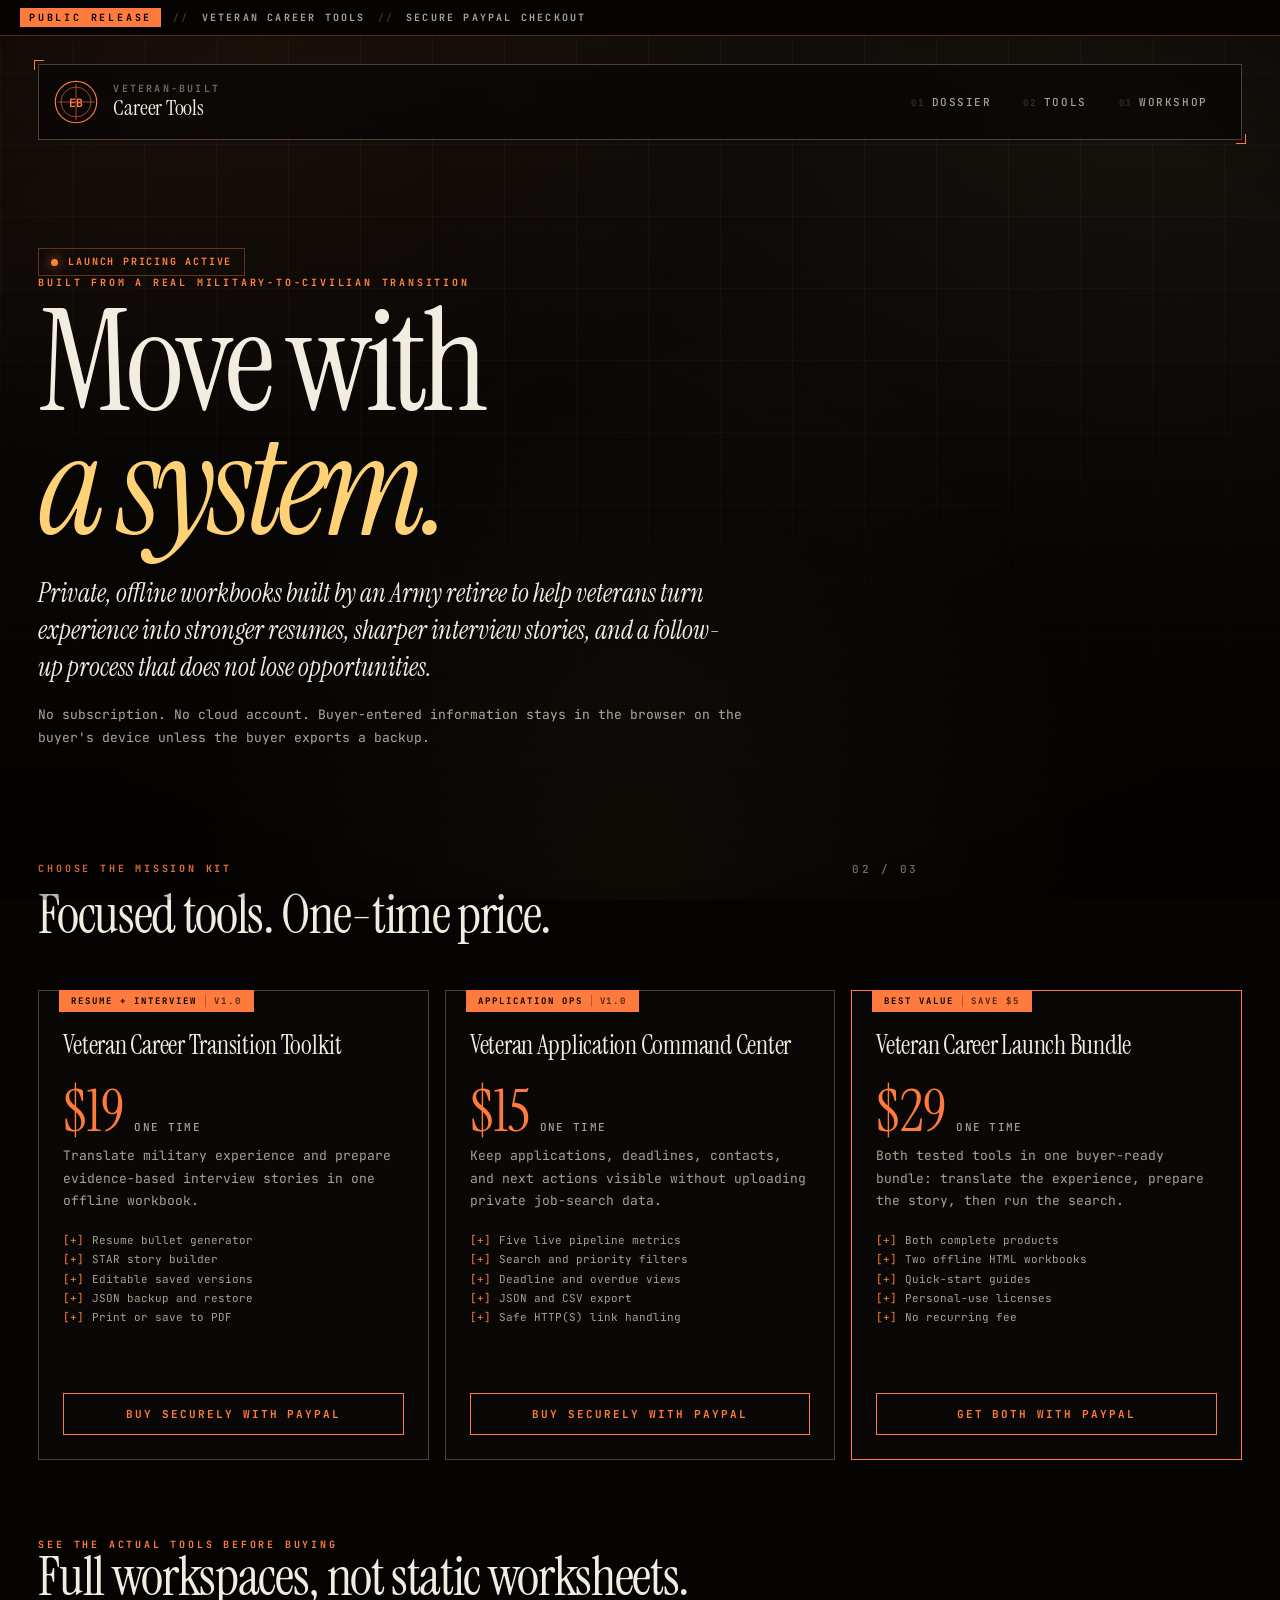
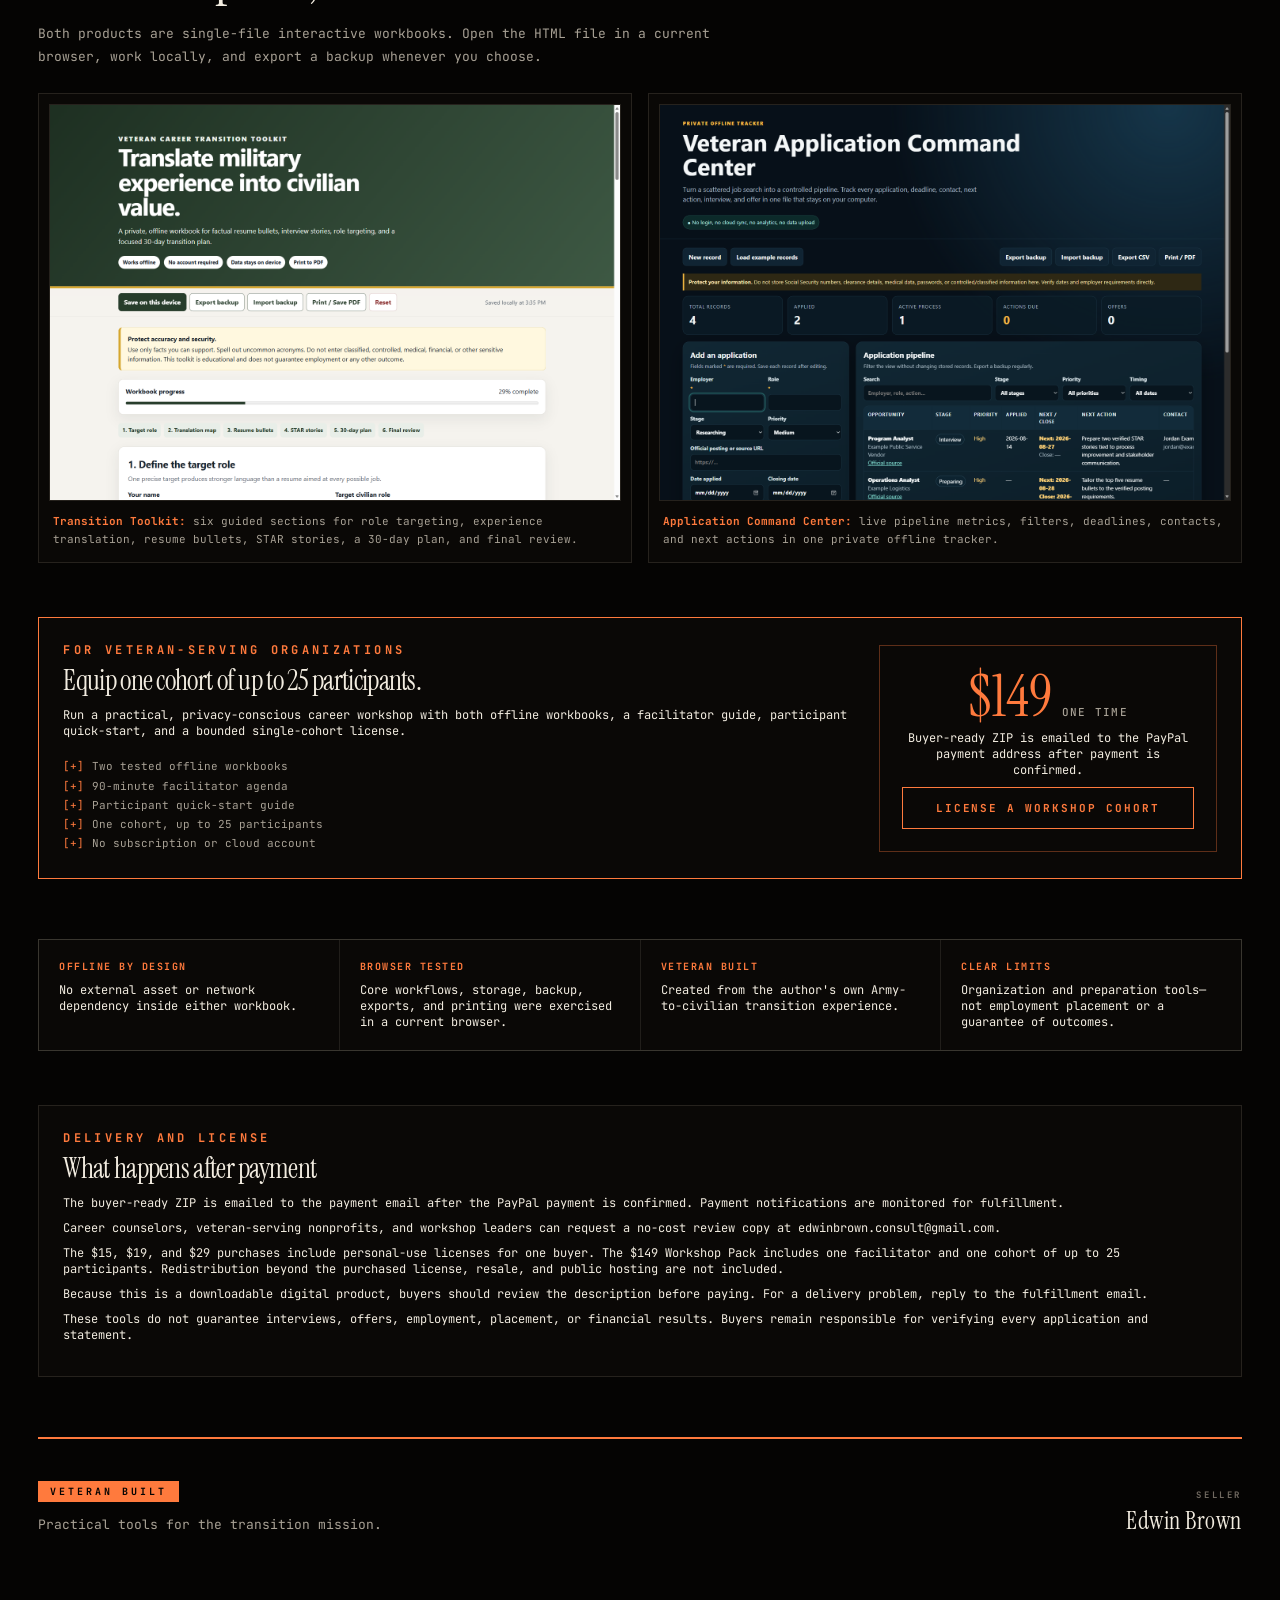
==== commit 75a52c99: "Add veteran workshop license offer" ====
--- a/products.html
+++ b/products.html
@@ -59,6 +59,16 @@
               "name": "Veteran Career Launch Bundle",
               "description": "Both offline veteran career workbooks with quick-start guides and personal-use licenses.",
               "offers": { "@type": "Offer", "priceCurrency": "USD", "price": "29", "availability": "https://schema.org/InStock", "url": "https://edwin-brown-dossier.vercel.app/products.html#tools" }
+            }
+          },
+          {
+            "@type": "ListItem",
+            "position": 4,
+            "item": {
+              "@type": "Product",
+              "name": "Veteran Career Workshop Pack",
+              "description": "Two offline veteran career workbooks, facilitator guide, participant quick-start, and a single-cohort license for up to 25 participants.",
+              "offers": { "@type": "Offer", "priceCurrency": "USD", "price": "149", "availability": "https://schema.org/InStock", "url": "https://edwin-brown-dossier.vercel.app/products.html#workshop" }
             }
           }
         ]
@@ -102,7 +112,14 @@
       .store-terms { margin: 28px 0 60px; padding: 24px; border: 1px solid var(--rule); background: var(--ink); }
       .store-terms h2 { font-size: 28px; margin-bottom: 12px; }
       .store-terms p { margin: 0 0 9px; font-size: 12px; }
+      .store-org { margin-top: 54px; border-color: var(--ember); }
+      .store-org__grid { display: grid; grid-template-columns: minmax(0, 1.4fr) minmax(240px, .6fr); gap: 28px; align-items: center; }
+      .store-org .store-list { margin-bottom: 0; }
+      .store-org__buy { padding: 22px; border: 1px solid var(--rule-ember); background: var(--black); text-align: center; }
+      .store-org__buy .store-price { margin-top: 0; }
+      .store-org__buy .btn { width: 100%; justify-content: center; }
       @media (max-width: 900px) { .store-grid, .store-preview__grid { grid-template-columns: 1fr; } .store-card { min-height: 0; } .store-proof { grid-template-columns: repeat(2, 1fr); } }
+      @media (max-width: 700px) { .store-org__grid { grid-template-columns: 1fr; } }
       @media (max-width: 520px) { .store-proof { grid-template-columns: 1fr; } .store-hero { padding-top: 36px; } }
     </style>
   </head>
@@ -137,7 +154,7 @@
         <nav class="nav" aria-label="Store navigation">
           <a href="index.html"><span>01</span>Dossier</a>
           <a href="#tools"><span>02</span>Tools</a>
-          <a href="#delivery"><span>03</span>Delivery</a>
+          <a href="#workshop"><span>03</span>Workshop</a>
         </nav>
       </header>
 
@@ -230,6 +247,28 @@
           </div>
         </section>
 
+        <section class="store-terms store-org" id="workshop" aria-labelledby="workshop-title">
+          <div class="store-org__grid">
+            <div>
+              <p class="eyebrow">For veteran-serving organizations</p>
+              <h2 id="workshop-title">Equip one cohort of up to 25 participants.</h2>
+              <p>Run a practical, privacy-conscious career workshop with both offline workbooks, a facilitator guide, participant quick-start, and a bounded single-cohort license.</p>
+              <ul class="store-list">
+                <li>Two tested offline workbooks</li>
+                <li>90-minute facilitator agenda</li>
+                <li>Participant quick-start guide</li>
+                <li>One cohort, up to 25 participants</li>
+                <li>No subscription or cloud account</li>
+              </ul>
+            </div>
+            <div class="store-org__buy">
+              <div class="store-price">$149 <small>ONE TIME</small></div>
+              <p>Buyer-ready ZIP is emailed to the PayPal payment address after payment is confirmed.</p>
+              <a class="btn btn--primary" href="https://paypal.me/navybrown1/149" target="_blank" rel="noopener noreferrer">License a workshop cohort</a>
+            </div>
+          </div>
+        </section>
+
         <section class="store-proof" aria-label="Product proof">
           <article><strong>Offline by design</strong><p>No external asset or network dependency inside either workbook.</p></article>
           <article><strong>Browser tested</strong><p>Core workflows, storage, backup, exports, and printing were exercised in a current browser.</p></article>
@@ -242,7 +281,7 @@
           <h2 id="delivery-title">What happens after payment</h2>
           <p>The buyer-ready ZIP is emailed to the payment email after the PayPal payment is confirmed. Payment notifications are monitored for fulfillment.</p>
           <p>Career counselors, veteran-serving nonprofits, and workshop leaders can request a no-cost review copy at <a href="mailto:edwinbrown.consult@gmail.com?subject=Veteran%20career%20tools%20review%20copy">edwinbrown.consult@gmail.com</a>.</p>
-          <p>Each purchase includes a personal-use license for one buyer. Redistribution, resale, and public hosting are not included.</p>
+          <p>The $15, $19, and $29 purchases include personal-use licenses for one buyer. The $149 Workshop Pack includes one facilitator and one cohort of up to 25 participants. Redistribution beyond the purchased license, resale, and public hosting are not included.</p>
           <p>Because this is a downloadable digital product, buyers should review the description before paying. For a delivery problem, reply to the fulfillment email.</p>
           <p>These tools do not guarantee interviews, offers, employment, placement, or financial results. Buyers remain responsible for verifying every application and statement.</p>
         </section>
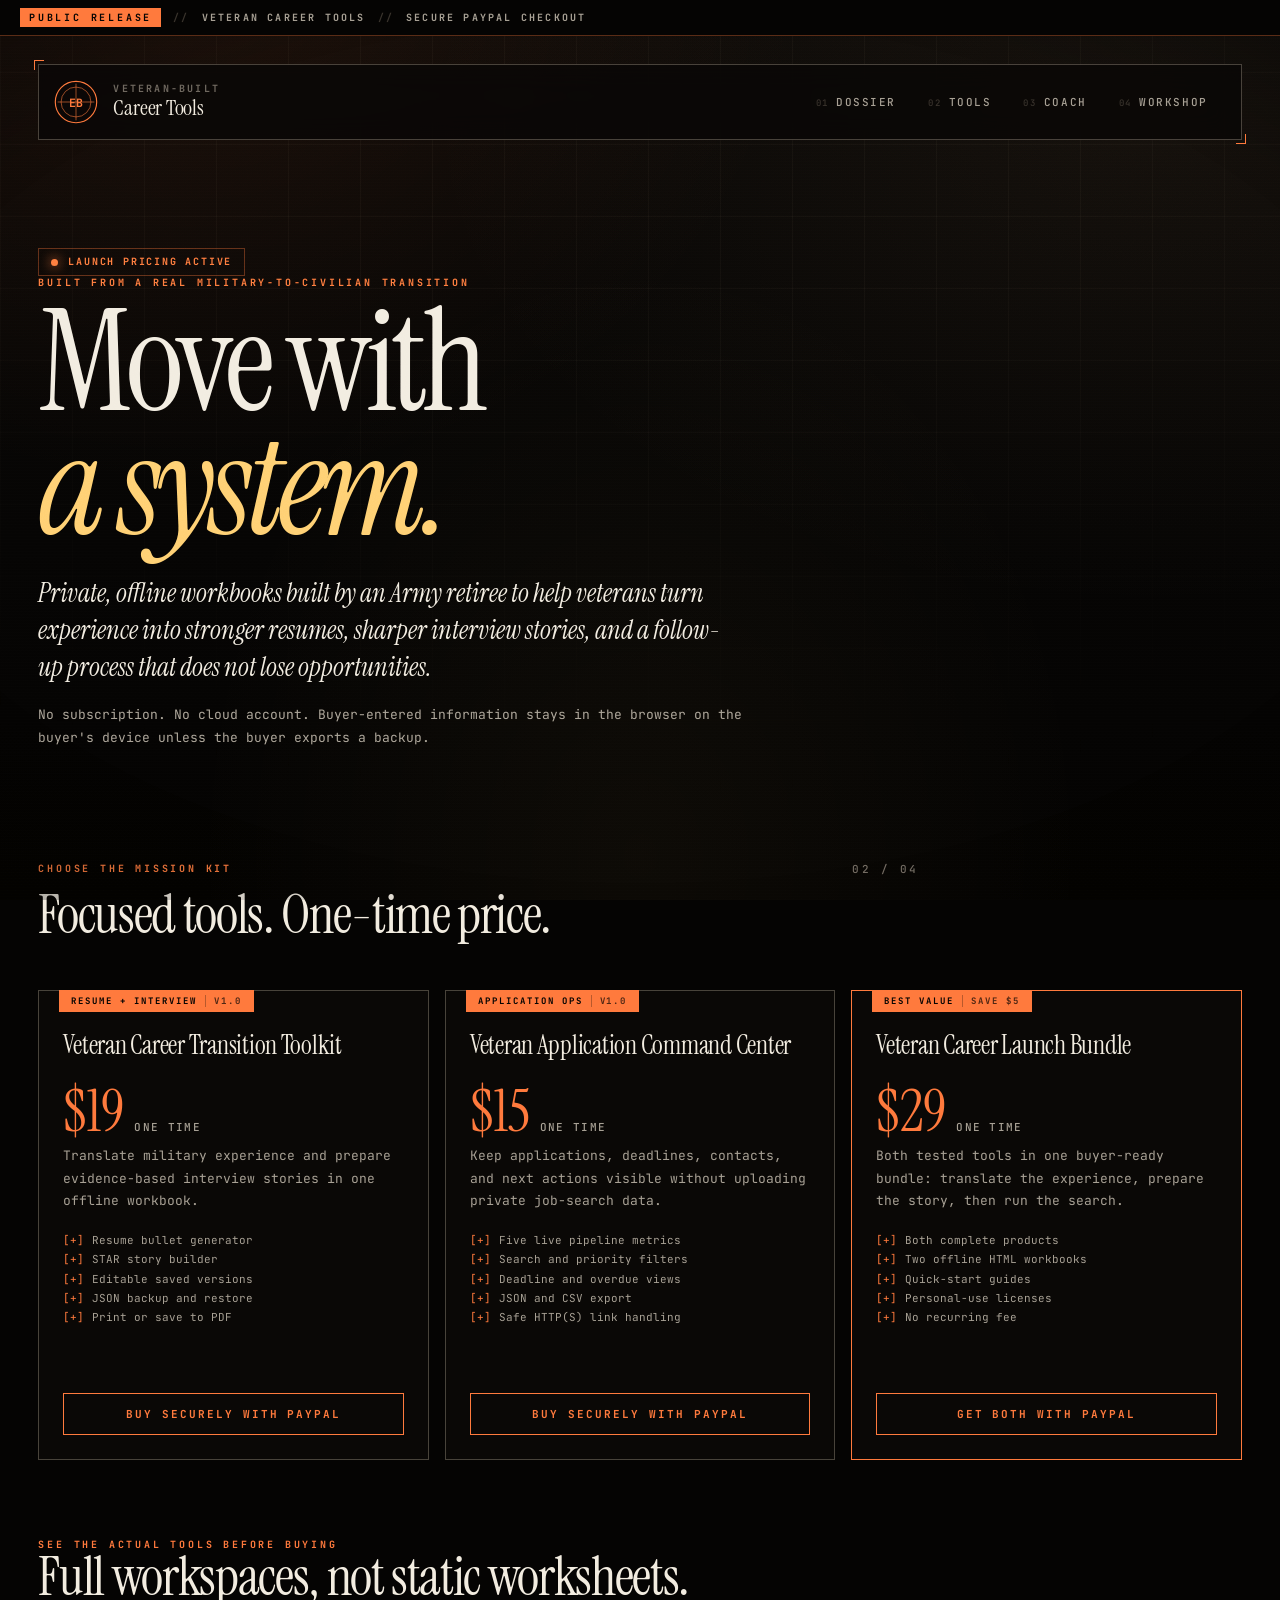
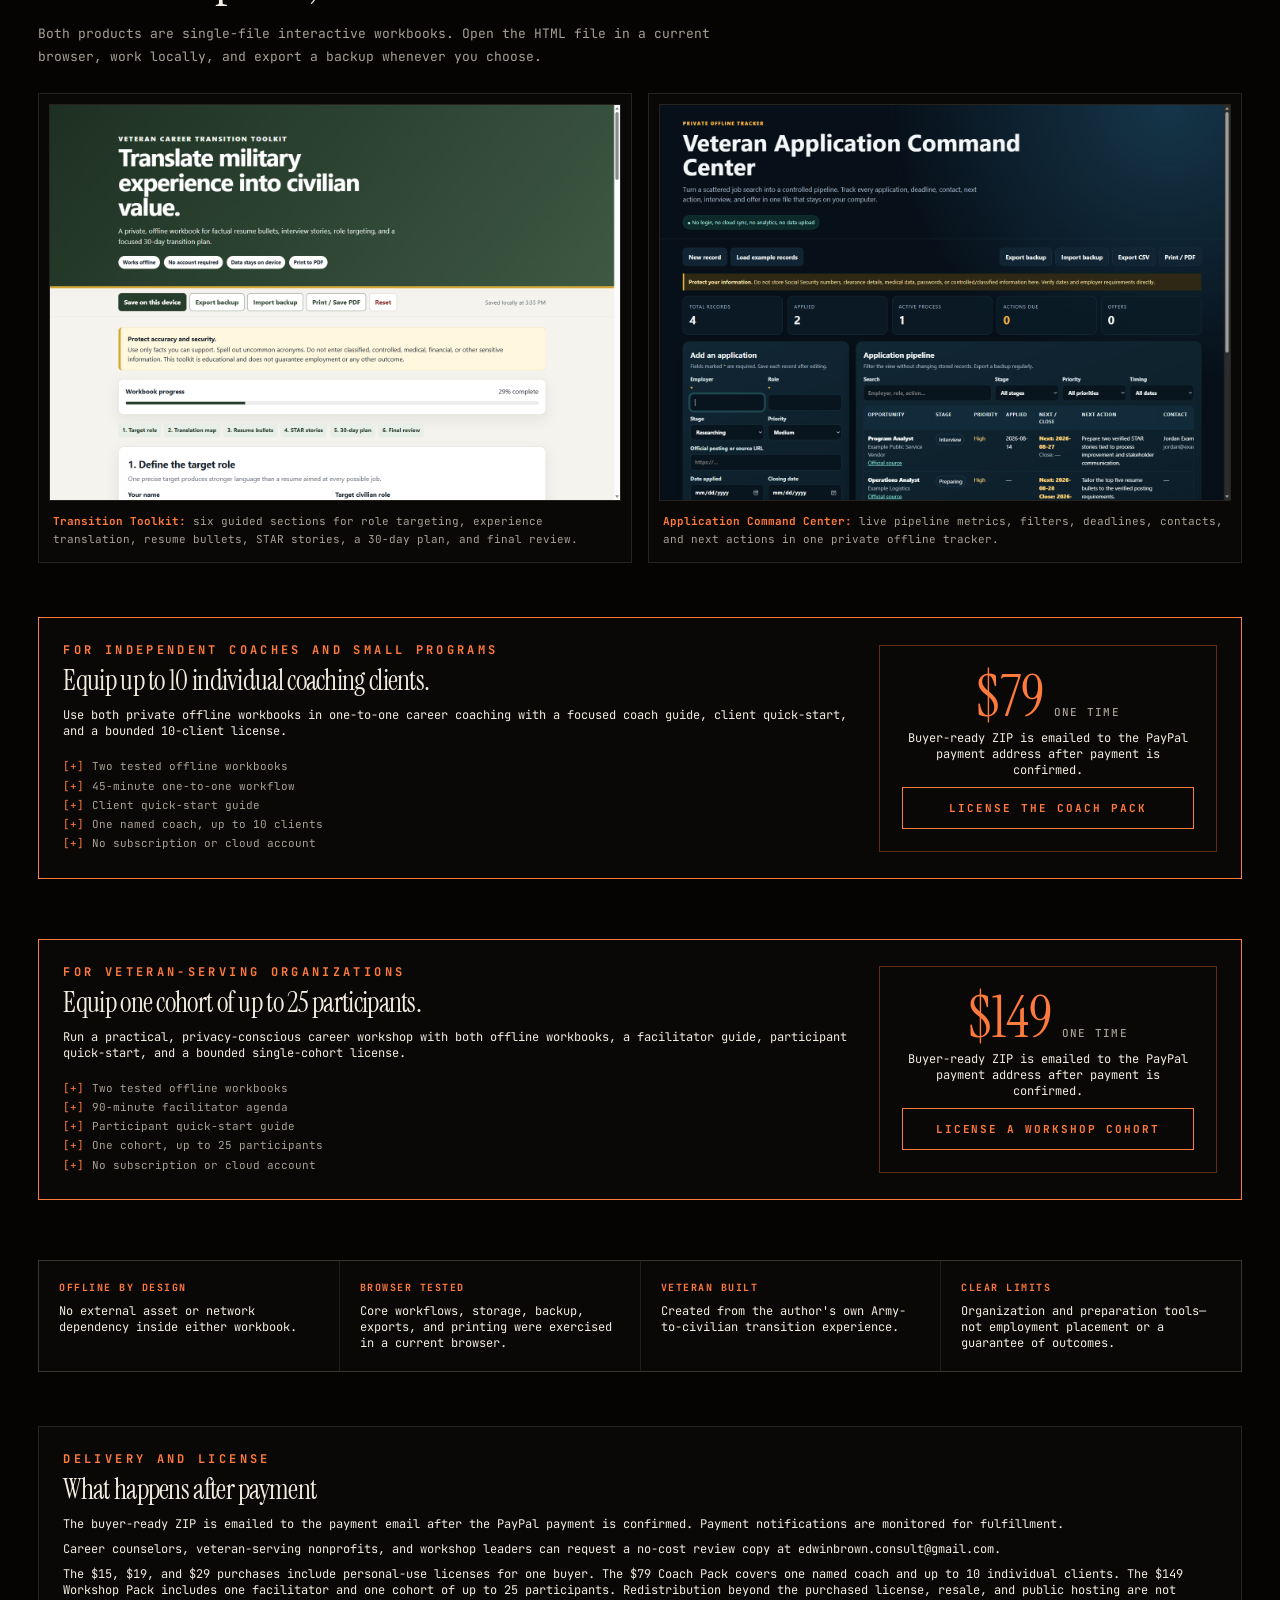
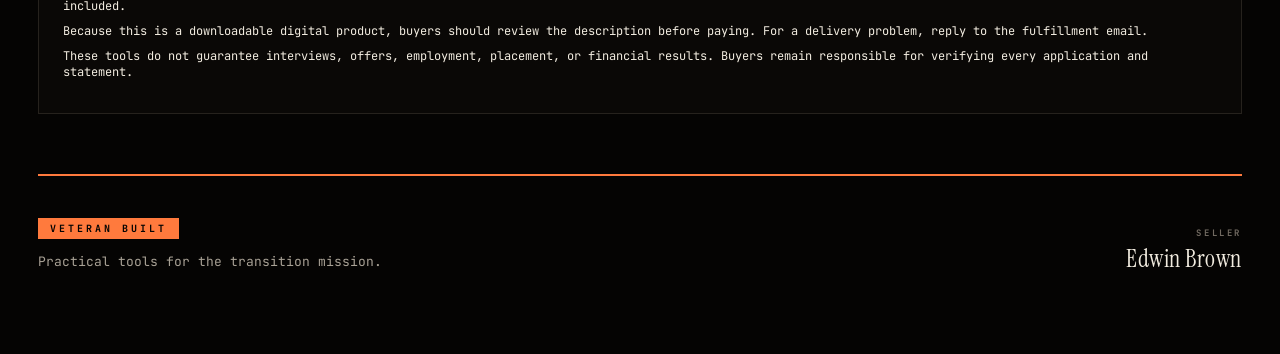
==== commit 7d4f6c51: "Add 10-client career coach pack" ====
--- a/products.html
+++ b/products.html
@@ -69,6 +69,16 @@
               "name": "Veteran Career Workshop Pack",
               "description": "Two offline veteran career workbooks, facilitator guide, participant quick-start, and a single-cohort license for up to 25 participants.",
               "offers": { "@type": "Offer", "priceCurrency": "USD", "price": "149", "availability": "https://schema.org/InStock", "url": "https://edwin-brown-dossier.vercel.app/products.html#workshop" }
+            }
+          },
+          {
+            "@type": "ListItem",
+            "position": 5,
+            "item": {
+              "@type": "Product",
+              "name": "Veteran Career Coach Pack",
+              "description": "Two offline veteran career workbooks, coach guide, client quick-start, and a limited license for one named coach and up to 10 clients.",
+              "offers": { "@type": "Offer", "priceCurrency": "USD", "price": "79", "availability": "https://schema.org/InStock", "url": "https://edwin-brown-dossier.vercel.app/products.html#coach" }
             }
           }
         ]
@@ -154,7 +164,8 @@
         <nav class="nav" aria-label="Store navigation">
           <a href="index.html"><span>01</span>Dossier</a>
           <a href="#tools"><span>02</span>Tools</a>
-          <a href="#workshop"><span>03</span>Workshop</a>
+          <a href="#coach"><span>03</span>Coach</a>
+          <a href="#workshop"><span>04</span>Workshop</a>
         </nav>
       </header>
 
@@ -176,7 +187,7 @@
 
         <section class="section" id="tools" aria-labelledby="tools-title">
           <header class="section__head">
-            <div class="section__index">02 / 03</div>
+            <div class="section__index">02 / 04</div>
             <p class="eyebrow">Choose the mission kit</p>
             <h2 id="tools-title">Focused tools. One-time price.</h2>
           </header>
@@ -247,6 +258,28 @@
           </div>
         </section>
 
+        <section class="store-terms store-org" id="coach" aria-labelledby="coach-title">
+          <div class="store-org__grid">
+            <div>
+              <p class="eyebrow">For independent coaches and small programs</p>
+              <h2 id="coach-title">Equip up to 10 individual coaching clients.</h2>
+              <p>Use both private offline workbooks in one-to-one career coaching with a focused coach guide, client quick-start, and a bounded 10-client license.</p>
+              <ul class="store-list">
+                <li>Two tested offline workbooks</li>
+                <li>45-minute one-to-one workflow</li>
+                <li>Client quick-start guide</li>
+                <li>One named coach, up to 10 clients</li>
+                <li>No subscription or cloud account</li>
+              </ul>
+            </div>
+            <div class="store-org__buy">
+              <div class="store-price">$79 <small>ONE TIME</small></div>
+              <p>Buyer-ready ZIP is emailed to the PayPal payment address after payment is confirmed.</p>
+              <a class="btn btn--primary" href="https://paypal.me/navybrown1/79" target="_blank" rel="noopener noreferrer">License the coach pack</a>
+            </div>
+          </div>
+        </section>
+
         <section class="store-terms store-org" id="workshop" aria-labelledby="workshop-title">
           <div class="store-org__grid">
             <div>
@@ -281,7 +314,7 @@
           <h2 id="delivery-title">What happens after payment</h2>
           <p>The buyer-ready ZIP is emailed to the payment email after the PayPal payment is confirmed. Payment notifications are monitored for fulfillment.</p>
           <p>Career counselors, veteran-serving nonprofits, and workshop leaders can request a no-cost review copy at <a href="mailto:edwinbrown.consult@gmail.com?subject=Veteran%20career%20tools%20review%20copy">edwinbrown.consult@gmail.com</a>.</p>
-          <p>The $15, $19, and $29 purchases include personal-use licenses for one buyer. The $149 Workshop Pack includes one facilitator and one cohort of up to 25 participants. Redistribution beyond the purchased license, resale, and public hosting are not included.</p>
+          <p>The $15, $19, and $29 purchases include personal-use licenses for one buyer. The $79 Coach Pack covers one named coach and up to 10 individual clients. The $149 Workshop Pack includes one facilitator and one cohort of up to 25 participants. Redistribution beyond the purchased license, resale, and public hosting are not included.</p>
           <p>Because this is a downloadable digital product, buyers should review the description before paying. For a delivery problem, reply to the fulfillment email.</p>
           <p>These tools do not guarantee interviews, offers, employment, placement, or financial results. Buyers remain responsible for verifying every application and statement.</p>
         </section>
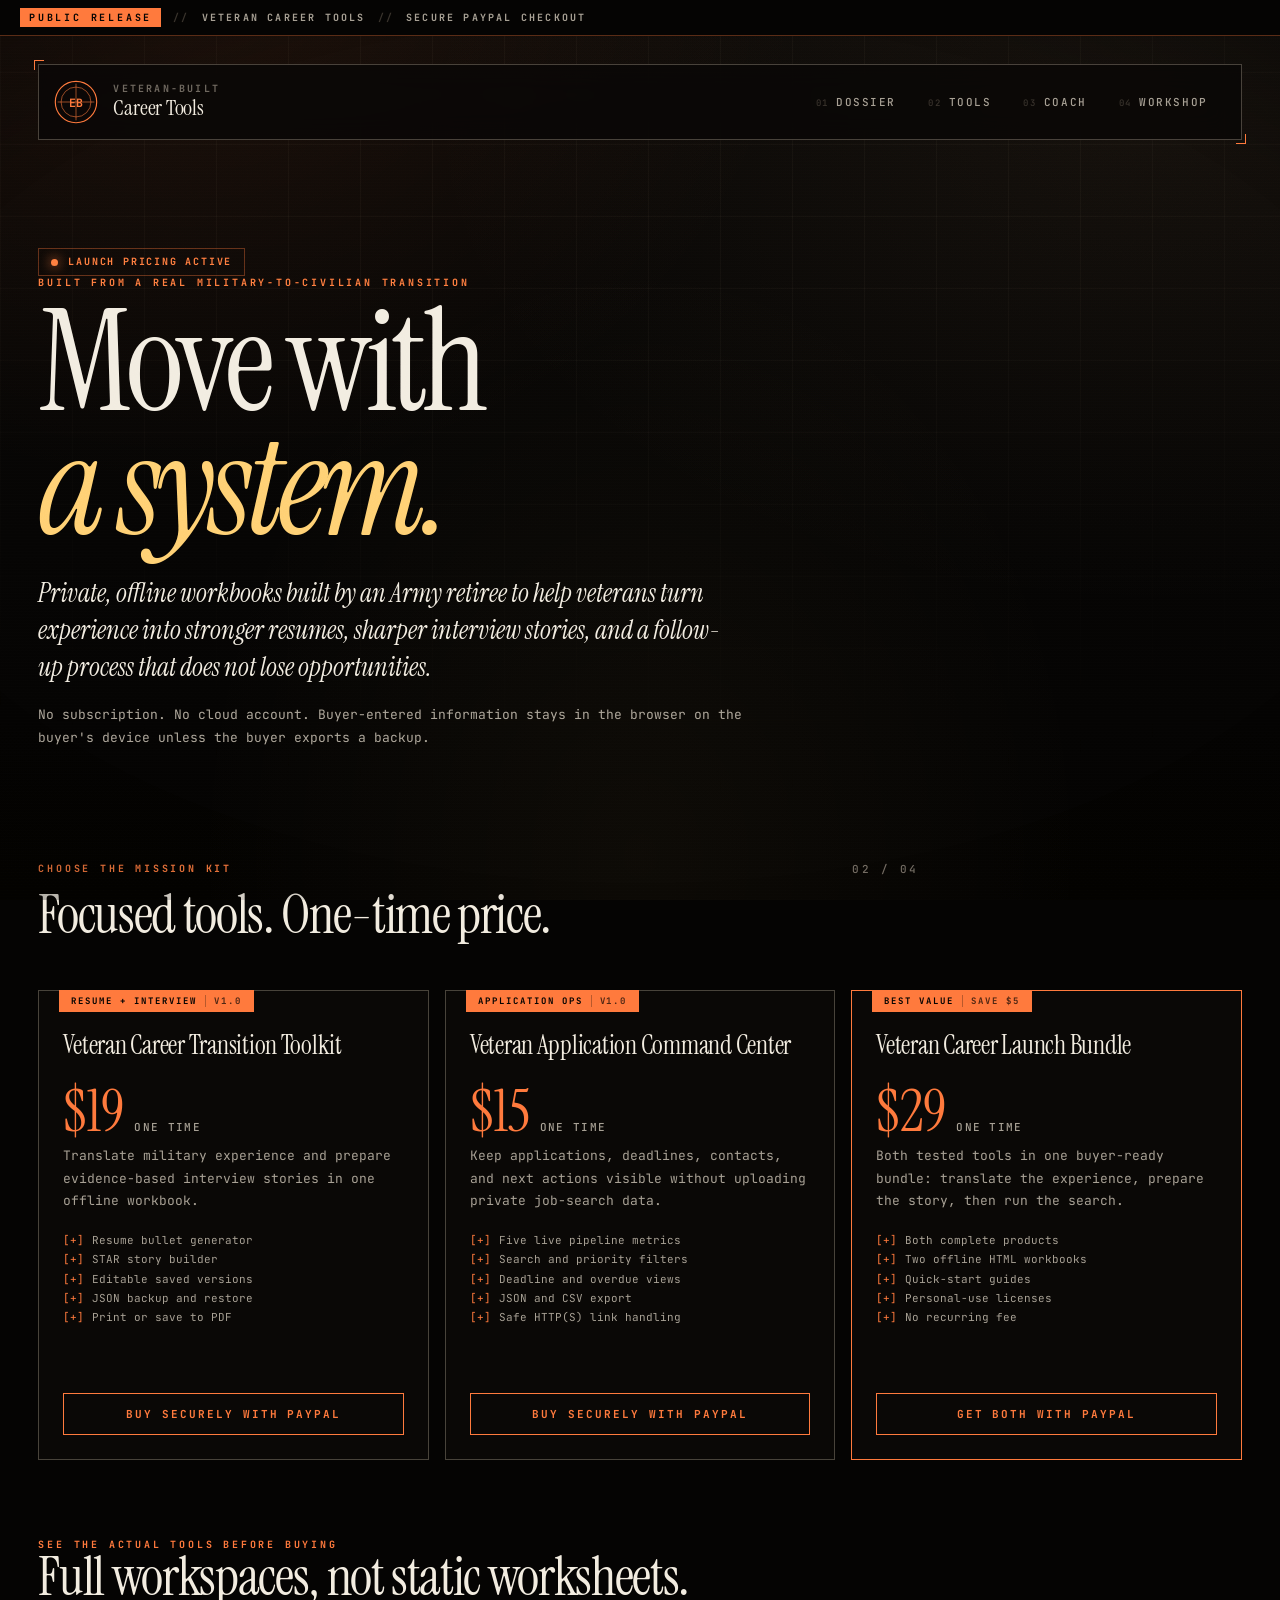
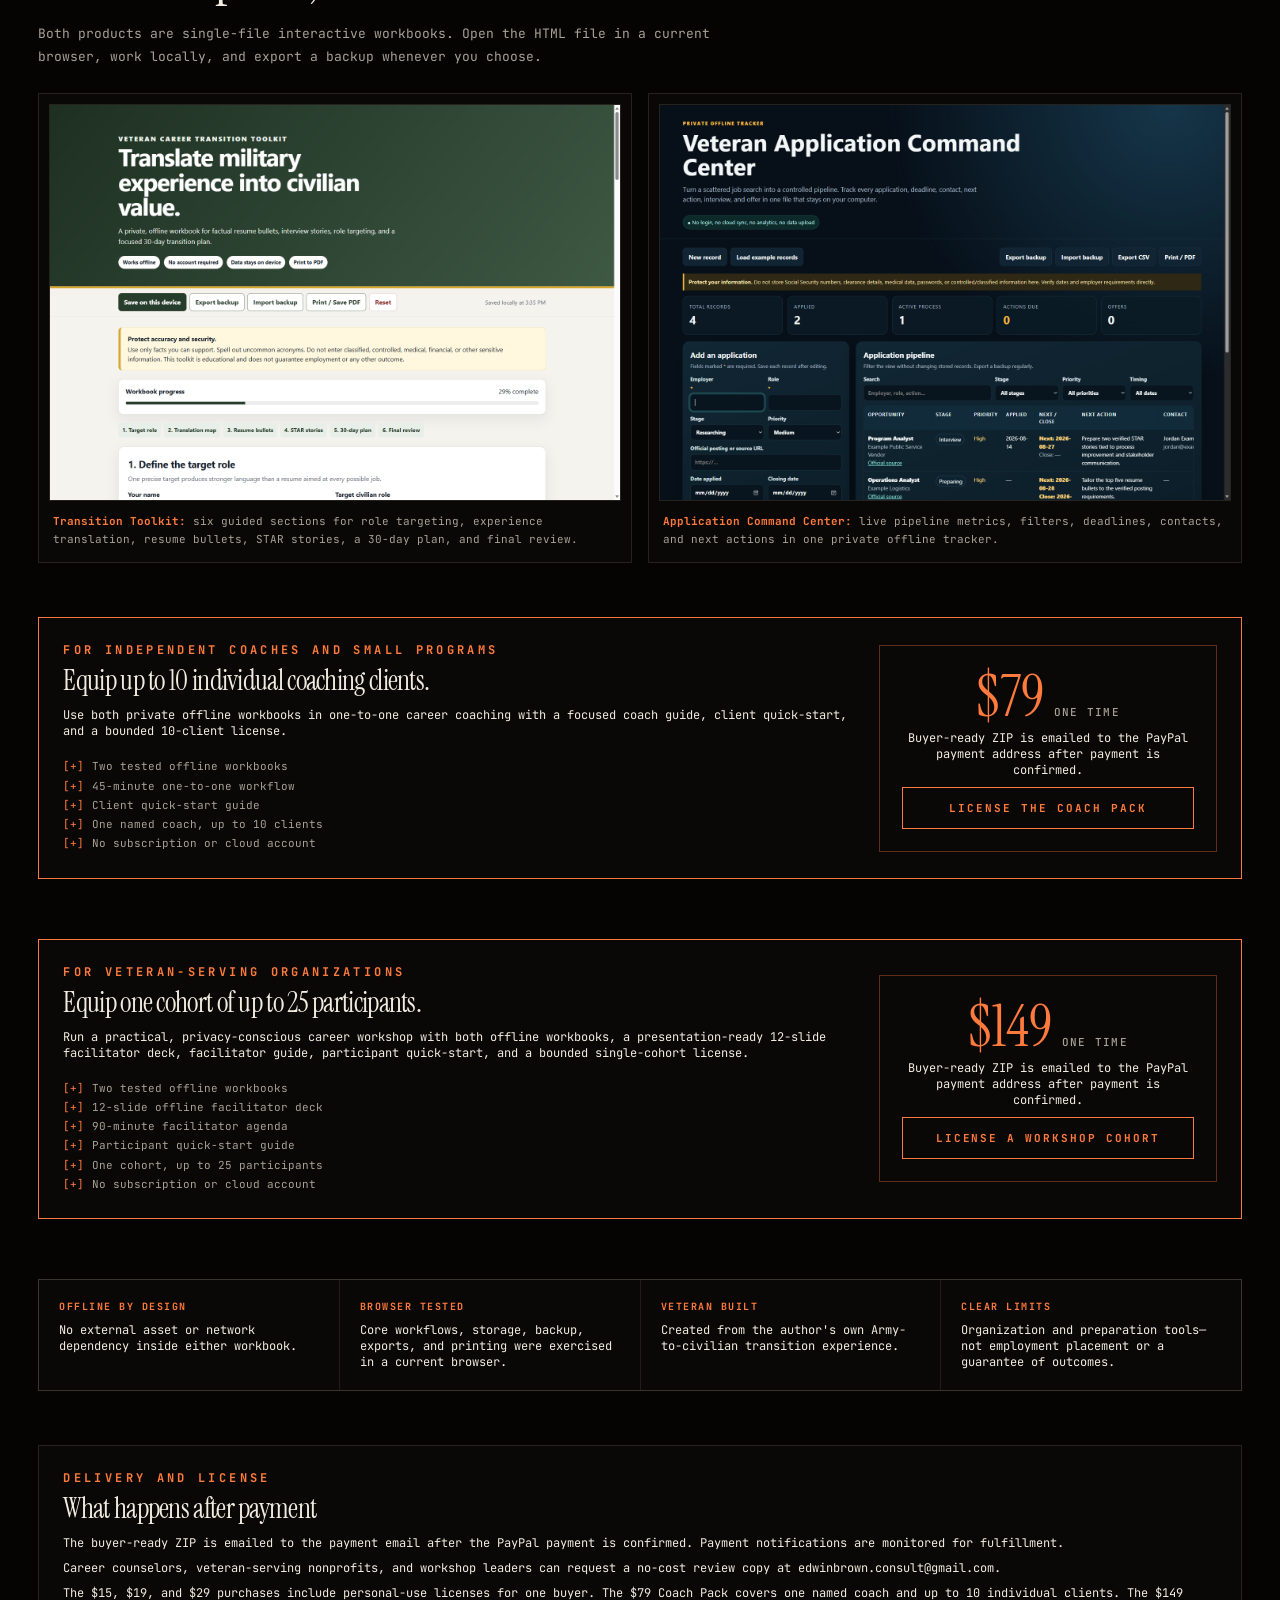
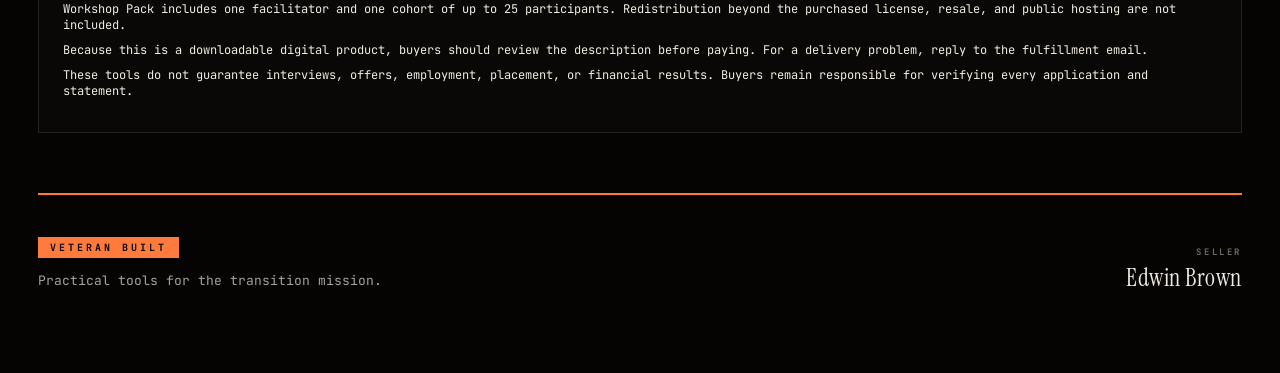
==== commit dc49b821: "Add facilitator deck to workshop offer" ====
--- a/products.html
+++ b/products.html
@@ -67,7 +67,7 @@
             "item": {
               "@type": "Product",
               "name": "Veteran Career Workshop Pack",
-              "description": "Two offline veteran career workbooks, facilitator guide, participant quick-start, and a single-cohort license for up to 25 participants.",
+              "description": "Two offline veteran career workbooks, a 12-slide facilitator deck, facilitator guide, participant quick-start, and a single-cohort license for up to 25 participants.",
               "offers": { "@type": "Offer", "priceCurrency": "USD", "price": "149", "availability": "https://schema.org/InStock", "url": "https://edwin-brown-dossier.vercel.app/products.html#workshop" }
             }
           },
@@ -285,9 +285,10 @@
             <div>
               <p class="eyebrow">For veteran-serving organizations</p>
               <h2 id="workshop-title">Equip one cohort of up to 25 participants.</h2>
-              <p>Run a practical, privacy-conscious career workshop with both offline workbooks, a facilitator guide, participant quick-start, and a bounded single-cohort license.</p>
+              <p>Run a practical, privacy-conscious career workshop with both offline workbooks, a presentation-ready 12-slide facilitator deck, facilitator guide, participant quick-start, and a bounded single-cohort license.</p>
               <ul class="store-list">
                 <li>Two tested offline workbooks</li>
+                <li>12-slide offline facilitator deck</li>
                 <li>90-minute facilitator agenda</li>
                 <li>Participant quick-start guide</li>
                 <li>One cohort, up to 25 participants</li>
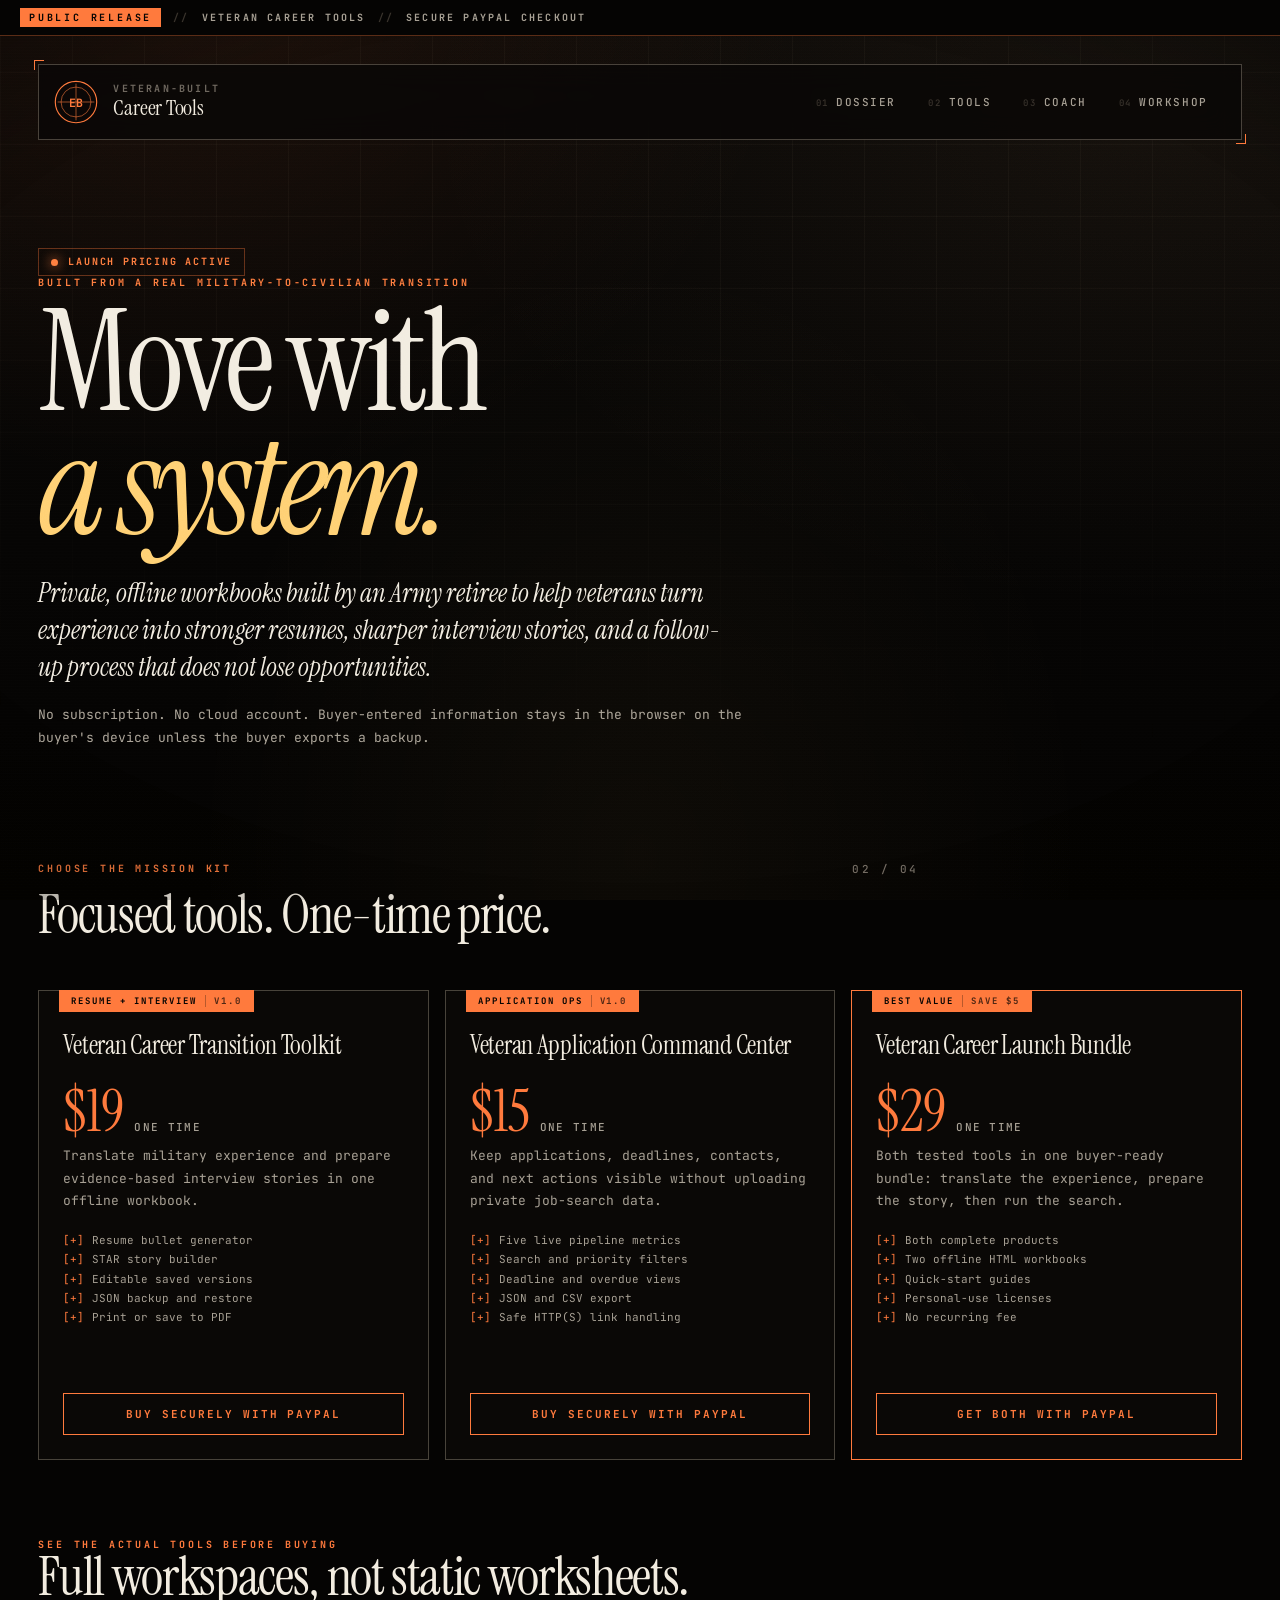
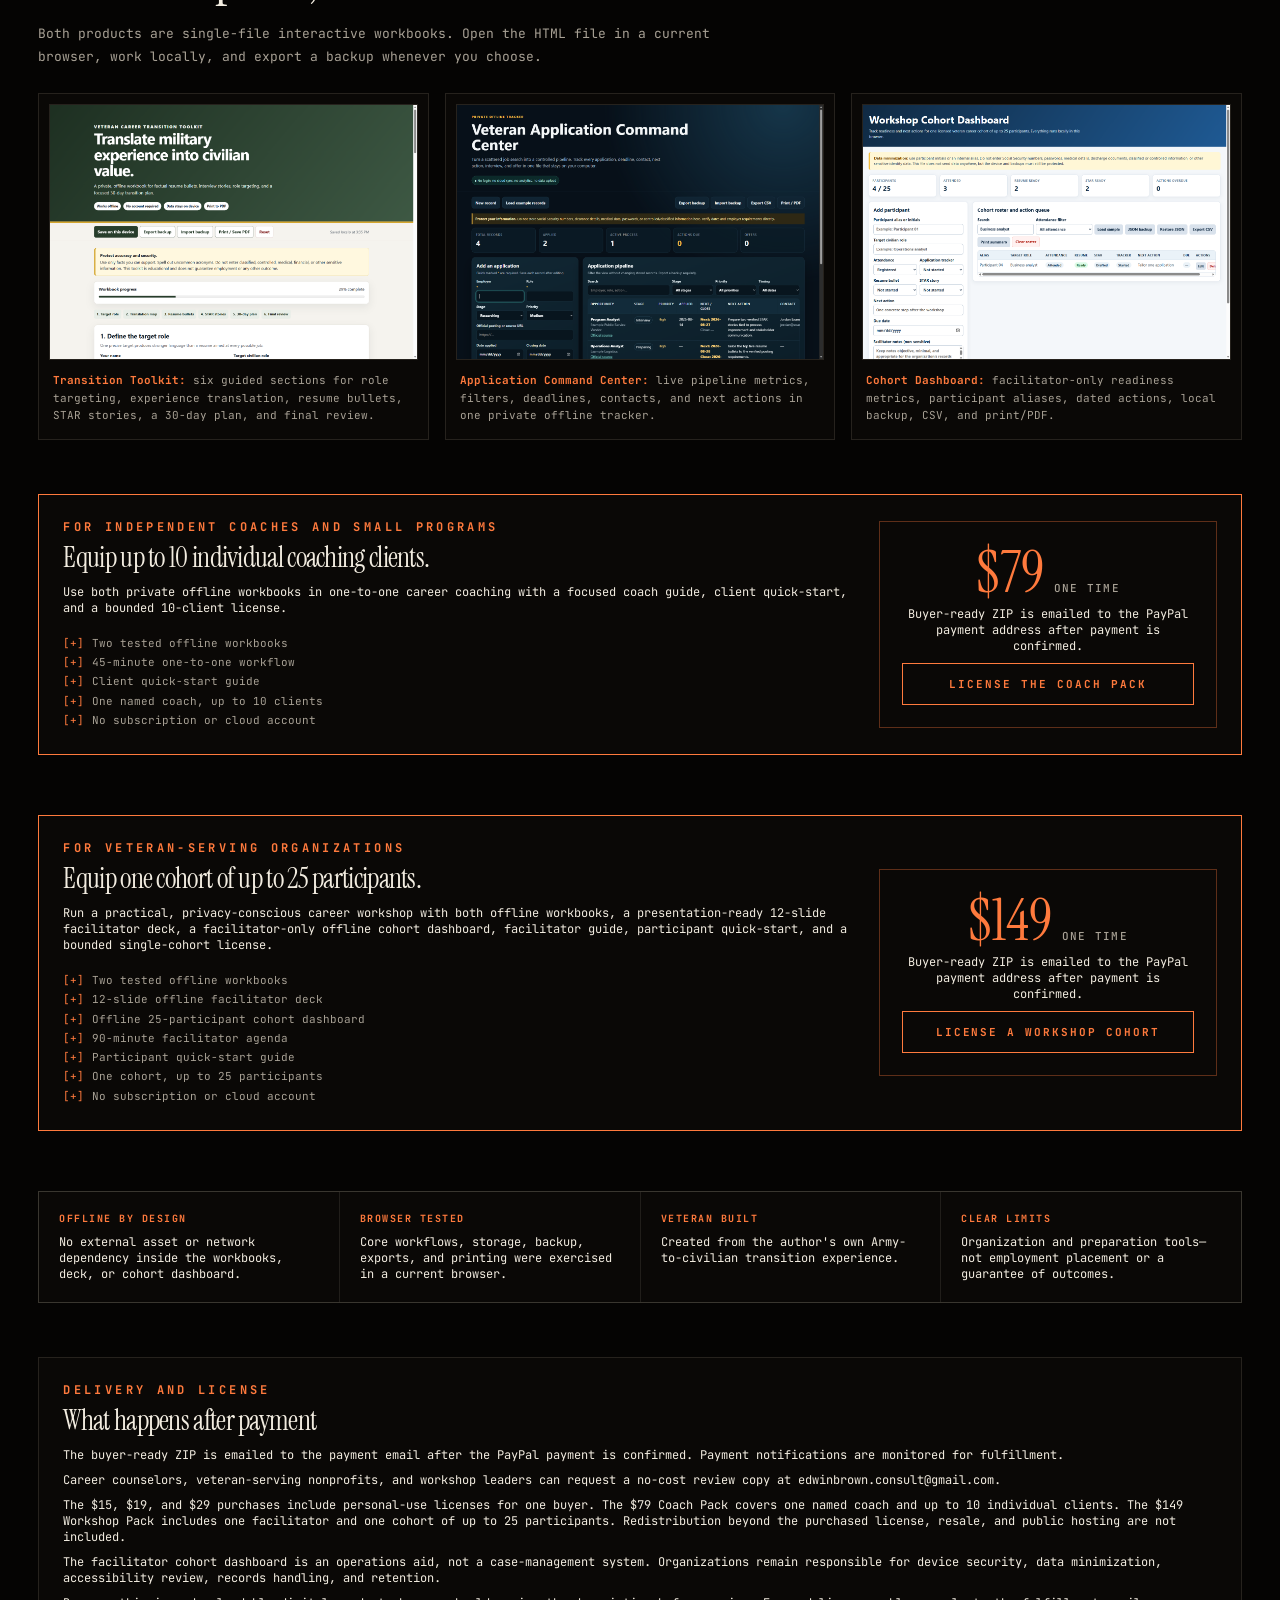
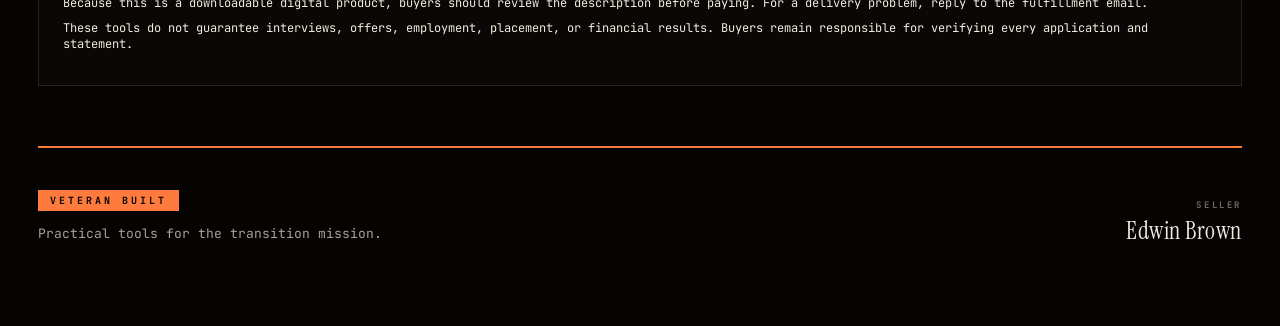
==== commit 82862930: "Add workshop cohort dashboard preview" ====
--- a/products.html
+++ b/products.html
@@ -67,7 +67,7 @@
             "item": {
               "@type": "Product",
               "name": "Veteran Career Workshop Pack",
-              "description": "Two offline veteran career workbooks, a 12-slide facilitator deck, facilitator guide, participant quick-start, and a single-cohort license for up to 25 participants.",
+              "description": "Two offline veteran career workbooks, a 12-slide facilitator deck, a facilitator-only offline cohort dashboard, facilitator guide, participant quick-start, and a single-cohort license for up to 25 participants.",
               "offers": { "@type": "Offer", "priceCurrency": "USD", "price": "149", "availability": "https://schema.org/InStock", "url": "https://edwin-brown-dossier.vercel.app/products.html#workshop" }
             }
           },
@@ -110,7 +110,7 @@
       .store-preview { margin: 54px 0; }
       .store-preview__head { max-width: 720px; margin-bottom: 24px; }
       .store-preview__head h2 { margin-bottom: 10px; }
-      .store-preview__grid { display: grid; grid-template-columns: repeat(2, minmax(0, 1fr)); gap: 16px; }
+      .store-preview__grid { display: grid; grid-template-columns: repeat(3, minmax(0, 1fr)); gap: 16px; }
       .store-preview figure { margin: 0; padding: 10px; border: 1px solid var(--rule); background: var(--ink); }
       .store-preview img { display: block; width: 100%; height: auto; border: 1px solid var(--rule); }
       .store-preview figcaption { padding: 12px 4px 4px; font: 400 11px/1.6 "JetBrains Mono", monospace; color: var(--fog); }
@@ -255,6 +255,10 @@
               <img src="assets/veteran-application-command-center-preview.png" alt="Veteran Application Command Center showing pipeline metrics, application editor, filters, and follow-up tracking" loading="lazy" width="1440" height="1000" />
               <figcaption><strong>Application Command Center:</strong> live pipeline metrics, filters, deadlines, contacts, and next actions in one private offline tracker.</figcaption>
             </figure>
+            <figure>
+              <img src="assets/veteran-workshop-cohort-dashboard-preview.png" alt="Veteran Career Workshop Cohort Dashboard showing facilitator metrics, local roster controls, readiness status, and dated next actions" loading="lazy" width="1440" height="1000" />
+              <figcaption><strong>Cohort Dashboard:</strong> facilitator-only readiness metrics, participant aliases, dated actions, local backup, CSV, and print/PDF.</figcaption>
+            </figure>
           </div>
         </section>
 
@@ -285,10 +289,11 @@
             <div>
               <p class="eyebrow">For veteran-serving organizations</p>
               <h2 id="workshop-title">Equip one cohort of up to 25 participants.</h2>
-              <p>Run a practical, privacy-conscious career workshop with both offline workbooks, a presentation-ready 12-slide facilitator deck, facilitator guide, participant quick-start, and a bounded single-cohort license.</p>
+              <p>Run a practical, privacy-conscious career workshop with both offline workbooks, a presentation-ready 12-slide facilitator deck, a facilitator-only offline cohort dashboard, facilitator guide, participant quick-start, and a bounded single-cohort license.</p>
               <ul class="store-list">
                 <li>Two tested offline workbooks</li>
                 <li>12-slide offline facilitator deck</li>
+                <li>Offline 25-participant cohort dashboard</li>
                 <li>90-minute facilitator agenda</li>
                 <li>Participant quick-start guide</li>
                 <li>One cohort, up to 25 participants</li>
@@ -304,7 +309,7 @@
         </section>
 
         <section class="store-proof" aria-label="Product proof">
-          <article><strong>Offline by design</strong><p>No external asset or network dependency inside either workbook.</p></article>
+          <article><strong>Offline by design</strong><p>No external asset or network dependency inside the workbooks, deck, or cohort dashboard.</p></article>
           <article><strong>Browser tested</strong><p>Core workflows, storage, backup, exports, and printing were exercised in a current browser.</p></article>
           <article><strong>Veteran built</strong><p>Created from the author's own Army-to-civilian transition experience.</p></article>
           <article><strong>Clear limits</strong><p>Organization and preparation tools—not employment placement or a guarantee of outcomes.</p></article>
@@ -316,6 +321,7 @@
           <p>The buyer-ready ZIP is emailed to the payment email after the PayPal payment is confirmed. Payment notifications are monitored for fulfillment.</p>
           <p>Career counselors, veteran-serving nonprofits, and workshop leaders can request a no-cost review copy at <a href="mailto:edwinbrown.consult@gmail.com?subject=Veteran%20career%20tools%20review%20copy">edwinbrown.consult@gmail.com</a>.</p>
           <p>The $15, $19, and $29 purchases include personal-use licenses for one buyer. The $79 Coach Pack covers one named coach and up to 10 individual clients. The $149 Workshop Pack includes one facilitator and one cohort of up to 25 participants. Redistribution beyond the purchased license, resale, and public hosting are not included.</p>
+          <p>The facilitator cohort dashboard is an operations aid, not a case-management system. Organizations remain responsible for device security, data minimization, accessibility review, records handling, and retention.</p>
           <p>Because this is a downloadable digital product, buyers should review the description before paying. For a delivery problem, reply to the fulfillment email.</p>
           <p>These tools do not guarantee interviews, offers, employment, placement, or financial results. Buyers remain responsible for verifying every application and statement.</p>
         </section>
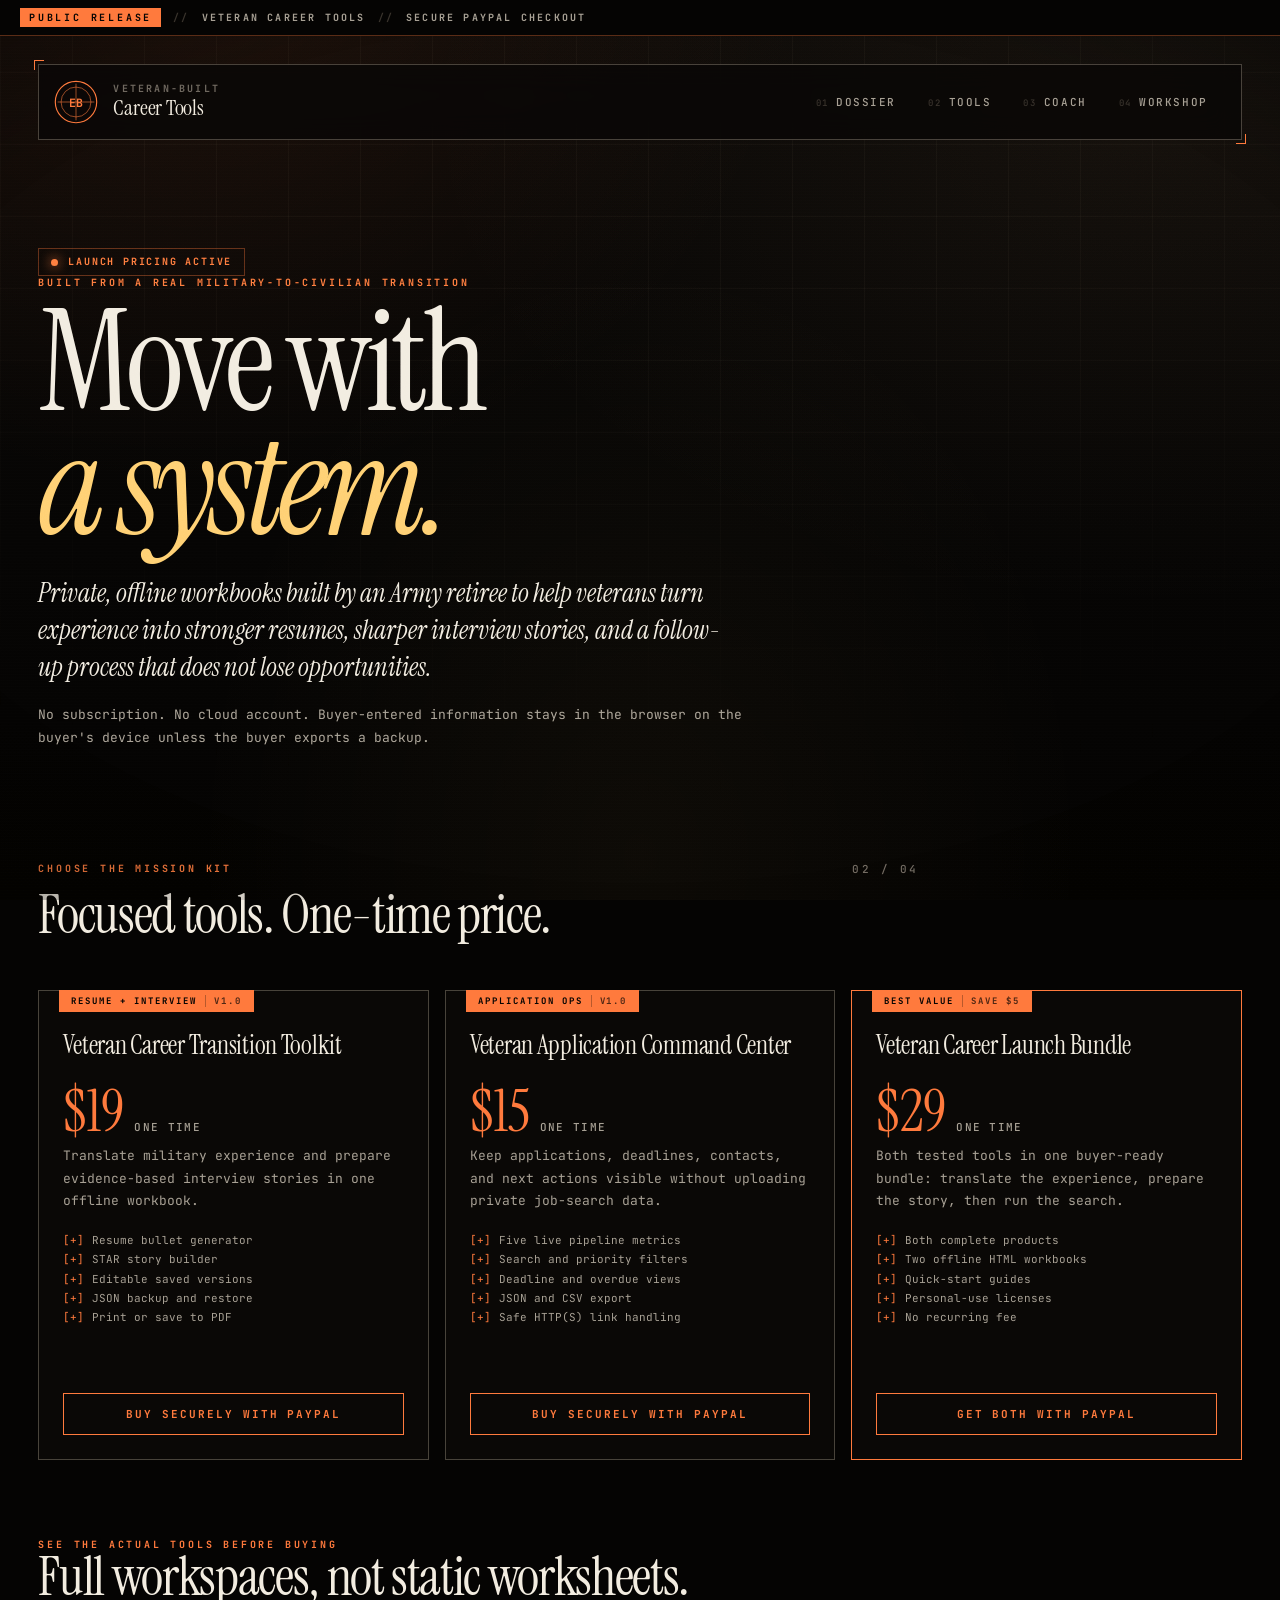
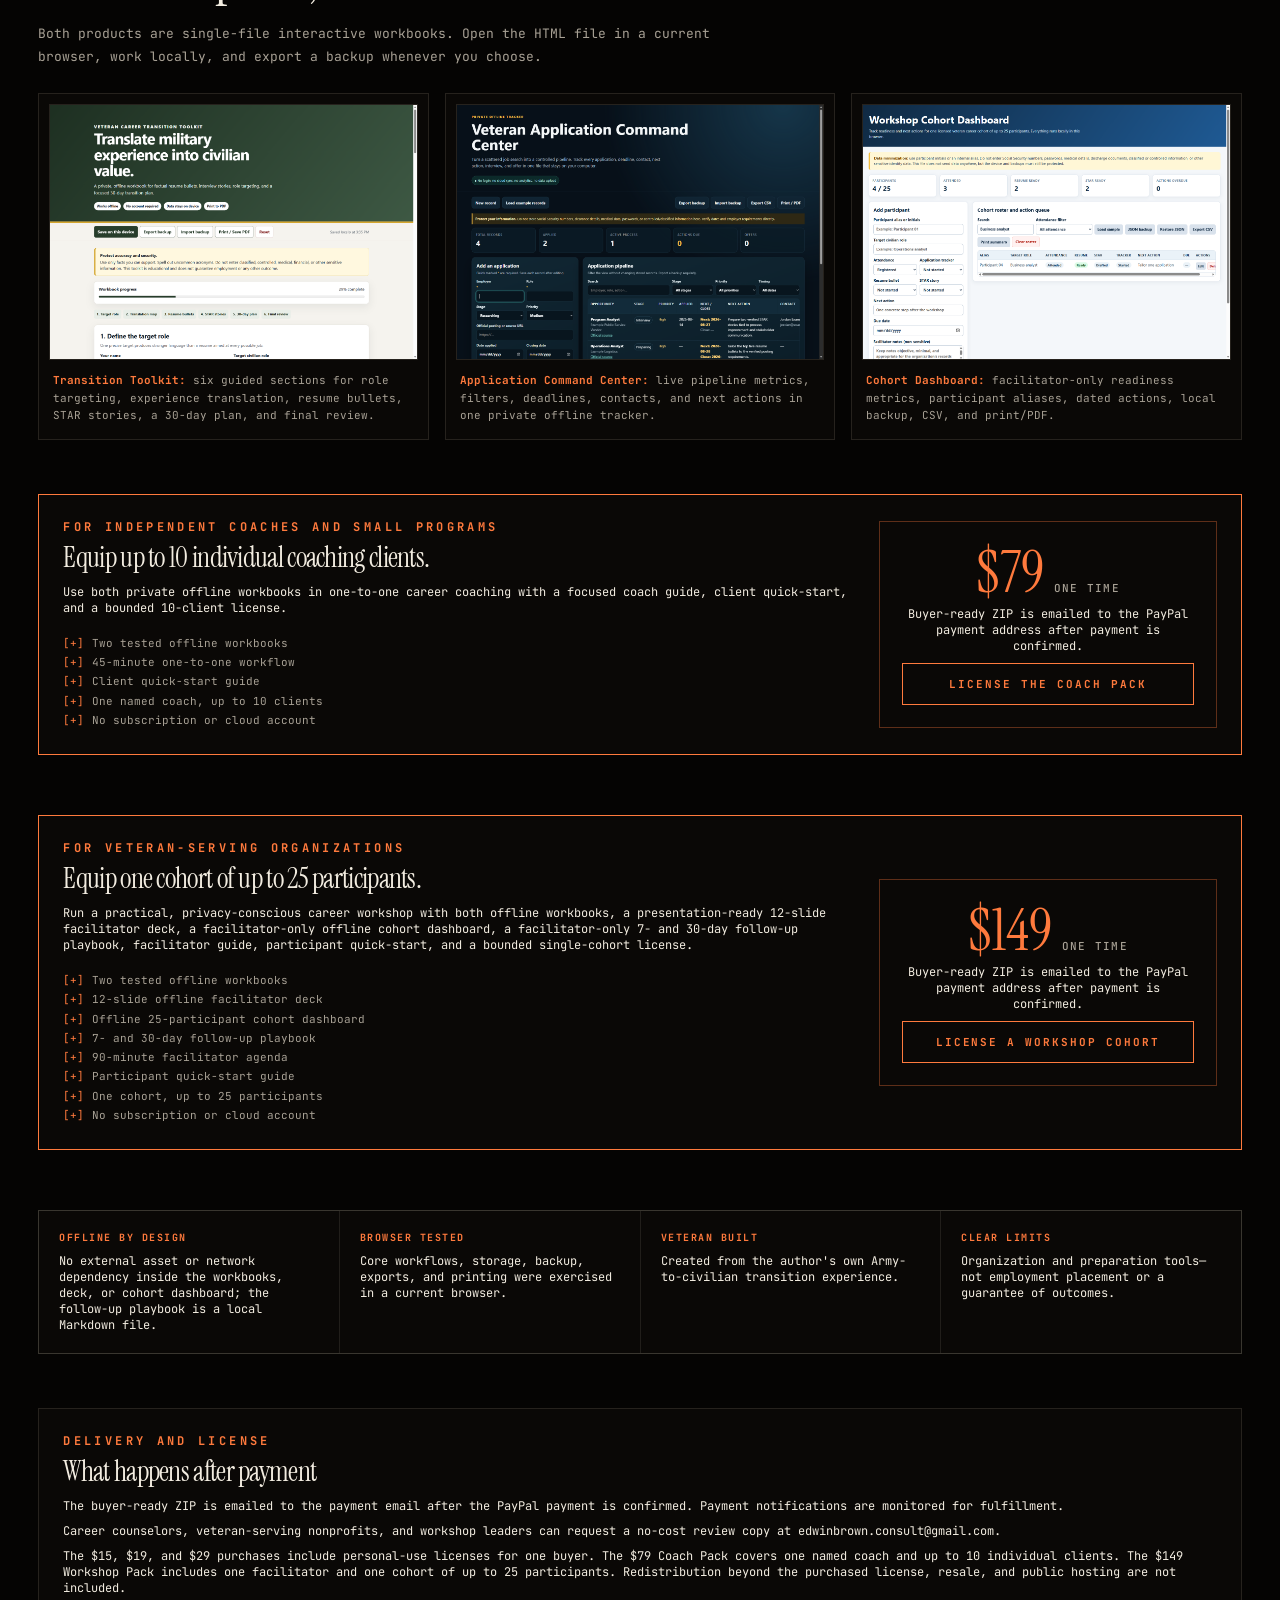
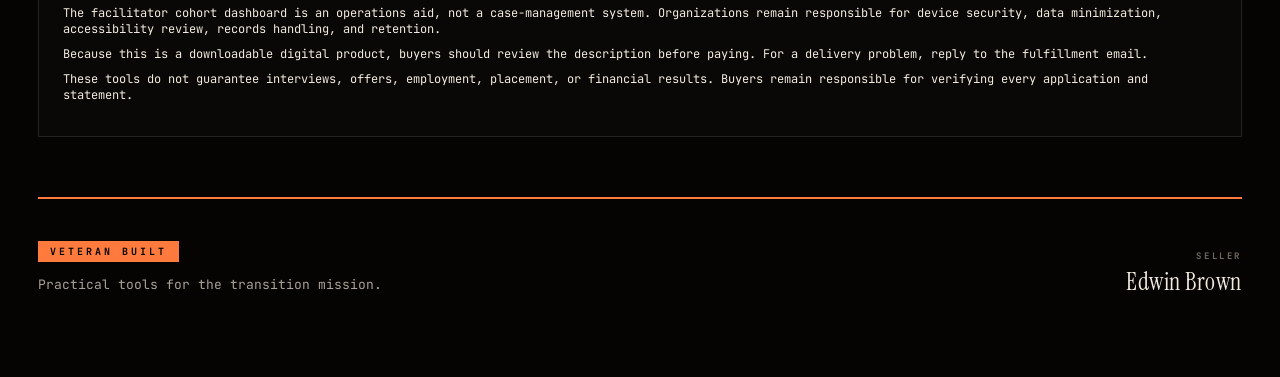
==== commit 2f72eb19: "Add workshop follow-up playbook" ====
--- a/products.html
+++ b/products.html
@@ -67,7 +67,7 @@
             "item": {
               "@type": "Product",
               "name": "Veteran Career Workshop Pack",
-              "description": "Two offline veteran career workbooks, a 12-slide facilitator deck, a facilitator-only offline cohort dashboard, facilitator guide, participant quick-start, and a single-cohort license for up to 25 participants.",
+              "description": "Two offline veteran career workbooks, a 12-slide facilitator deck, a facilitator-only offline cohort dashboard, a 7- and 30-day follow-up playbook, facilitator guide, participant quick-start, and a single-cohort license for up to 25 participants.",
               "offers": { "@type": "Offer", "priceCurrency": "USD", "price": "149", "availability": "https://schema.org/InStock", "url": "https://edwin-brown-dossier.vercel.app/products.html#workshop" }
             }
           },
@@ -289,11 +289,12 @@
             <div>
               <p class="eyebrow">For veteran-serving organizations</p>
               <h2 id="workshop-title">Equip one cohort of up to 25 participants.</h2>
-              <p>Run a practical, privacy-conscious career workshop with both offline workbooks, a presentation-ready 12-slide facilitator deck, a facilitator-only offline cohort dashboard, facilitator guide, participant quick-start, and a bounded single-cohort license.</p>
+              <p>Run a practical, privacy-conscious career workshop with both offline workbooks, a presentation-ready 12-slide facilitator deck, a facilitator-only offline cohort dashboard, a facilitator-only 7- and 30-day follow-up playbook, facilitator guide, participant quick-start, and a bounded single-cohort license.</p>
               <ul class="store-list">
                 <li>Two tested offline workbooks</li>
                 <li>12-slide offline facilitator deck</li>
                 <li>Offline 25-participant cohort dashboard</li>
+                <li>7- and 30-day follow-up playbook</li>
                 <li>90-minute facilitator agenda</li>
                 <li>Participant quick-start guide</li>
                 <li>One cohort, up to 25 participants</li>
@@ -309,7 +310,7 @@
         </section>
 
         <section class="store-proof" aria-label="Product proof">
-          <article><strong>Offline by design</strong><p>No external asset or network dependency inside the workbooks, deck, or cohort dashboard.</p></article>
+          <article><strong>Offline by design</strong><p>No external asset or network dependency inside the workbooks, deck, or cohort dashboard; the follow-up playbook is a local Markdown file.</p></article>
           <article><strong>Browser tested</strong><p>Core workflows, storage, backup, exports, and printing were exercised in a current browser.</p></article>
           <article><strong>Veteran built</strong><p>Created from the author's own Army-to-civilian transition experience.</p></article>
           <article><strong>Clear limits</strong><p>Organization and preparation tools—not employment placement or a guarantee of outcomes.</p></article>
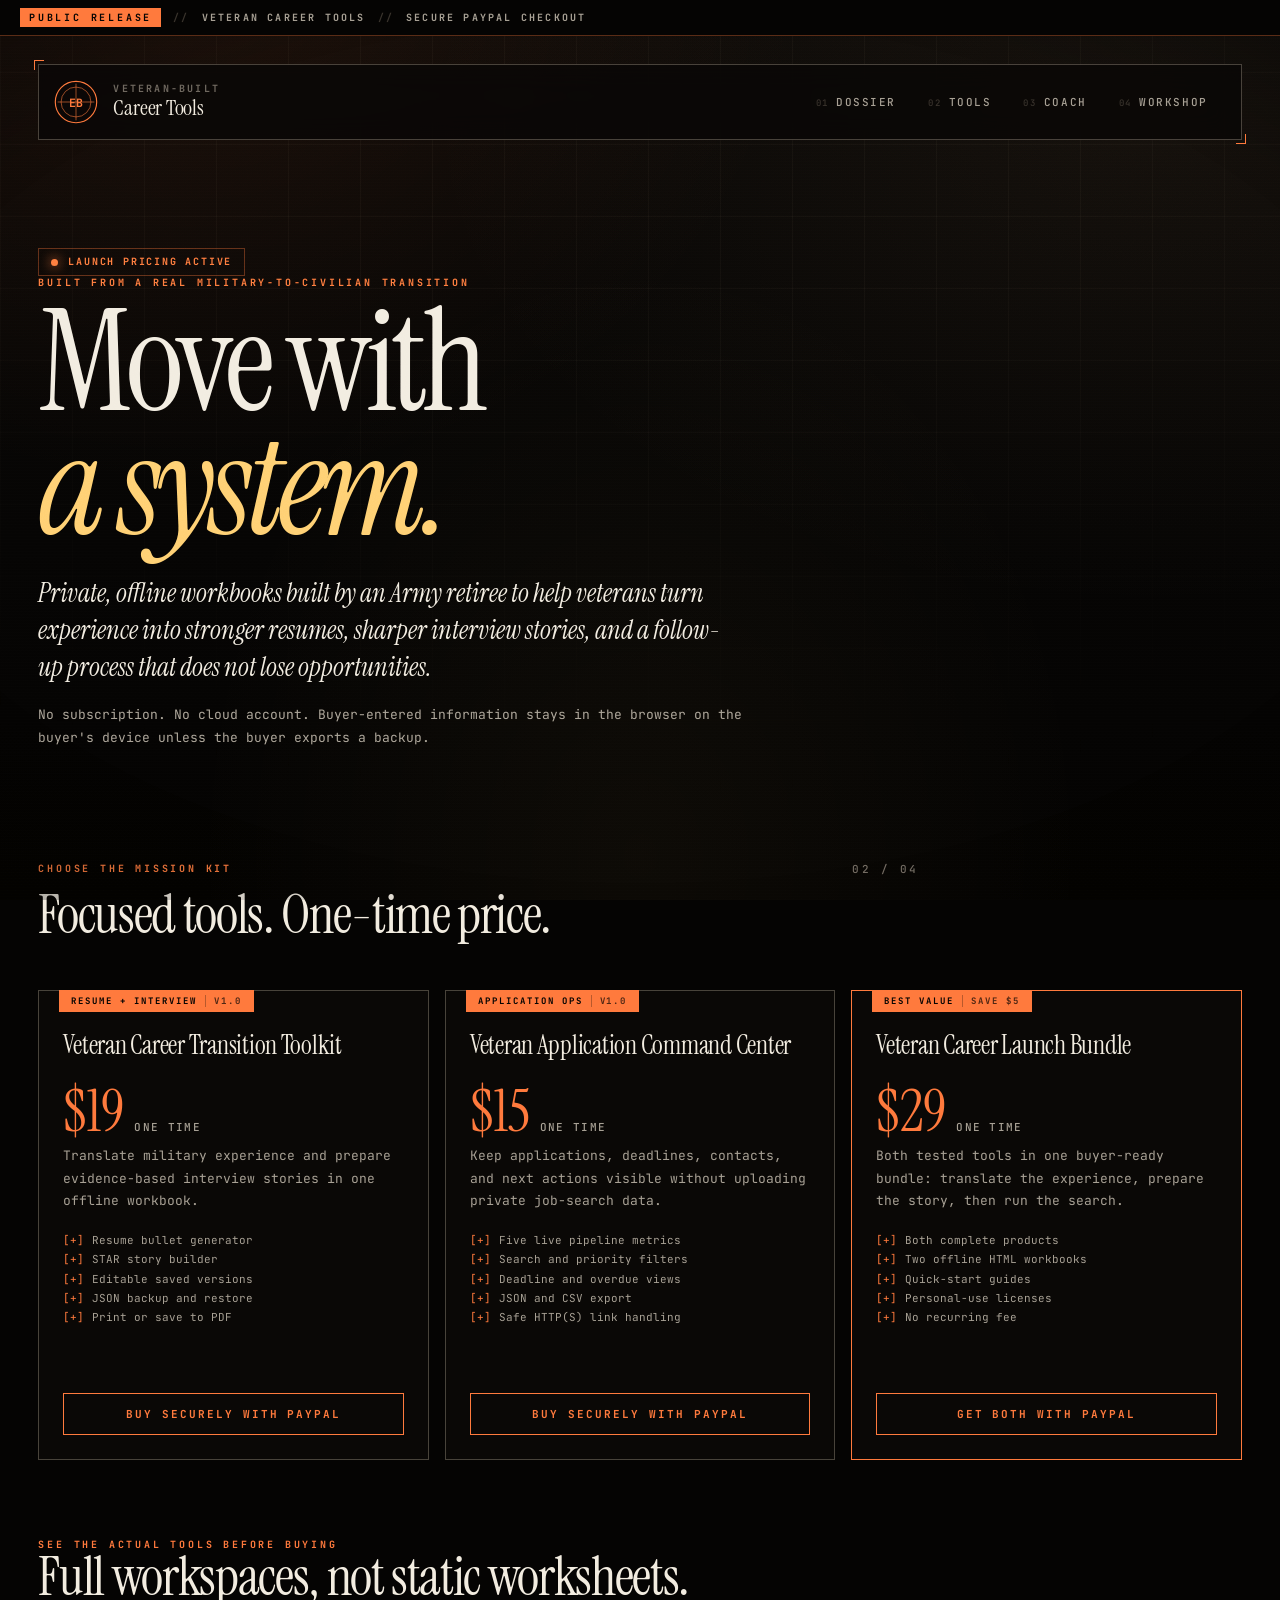
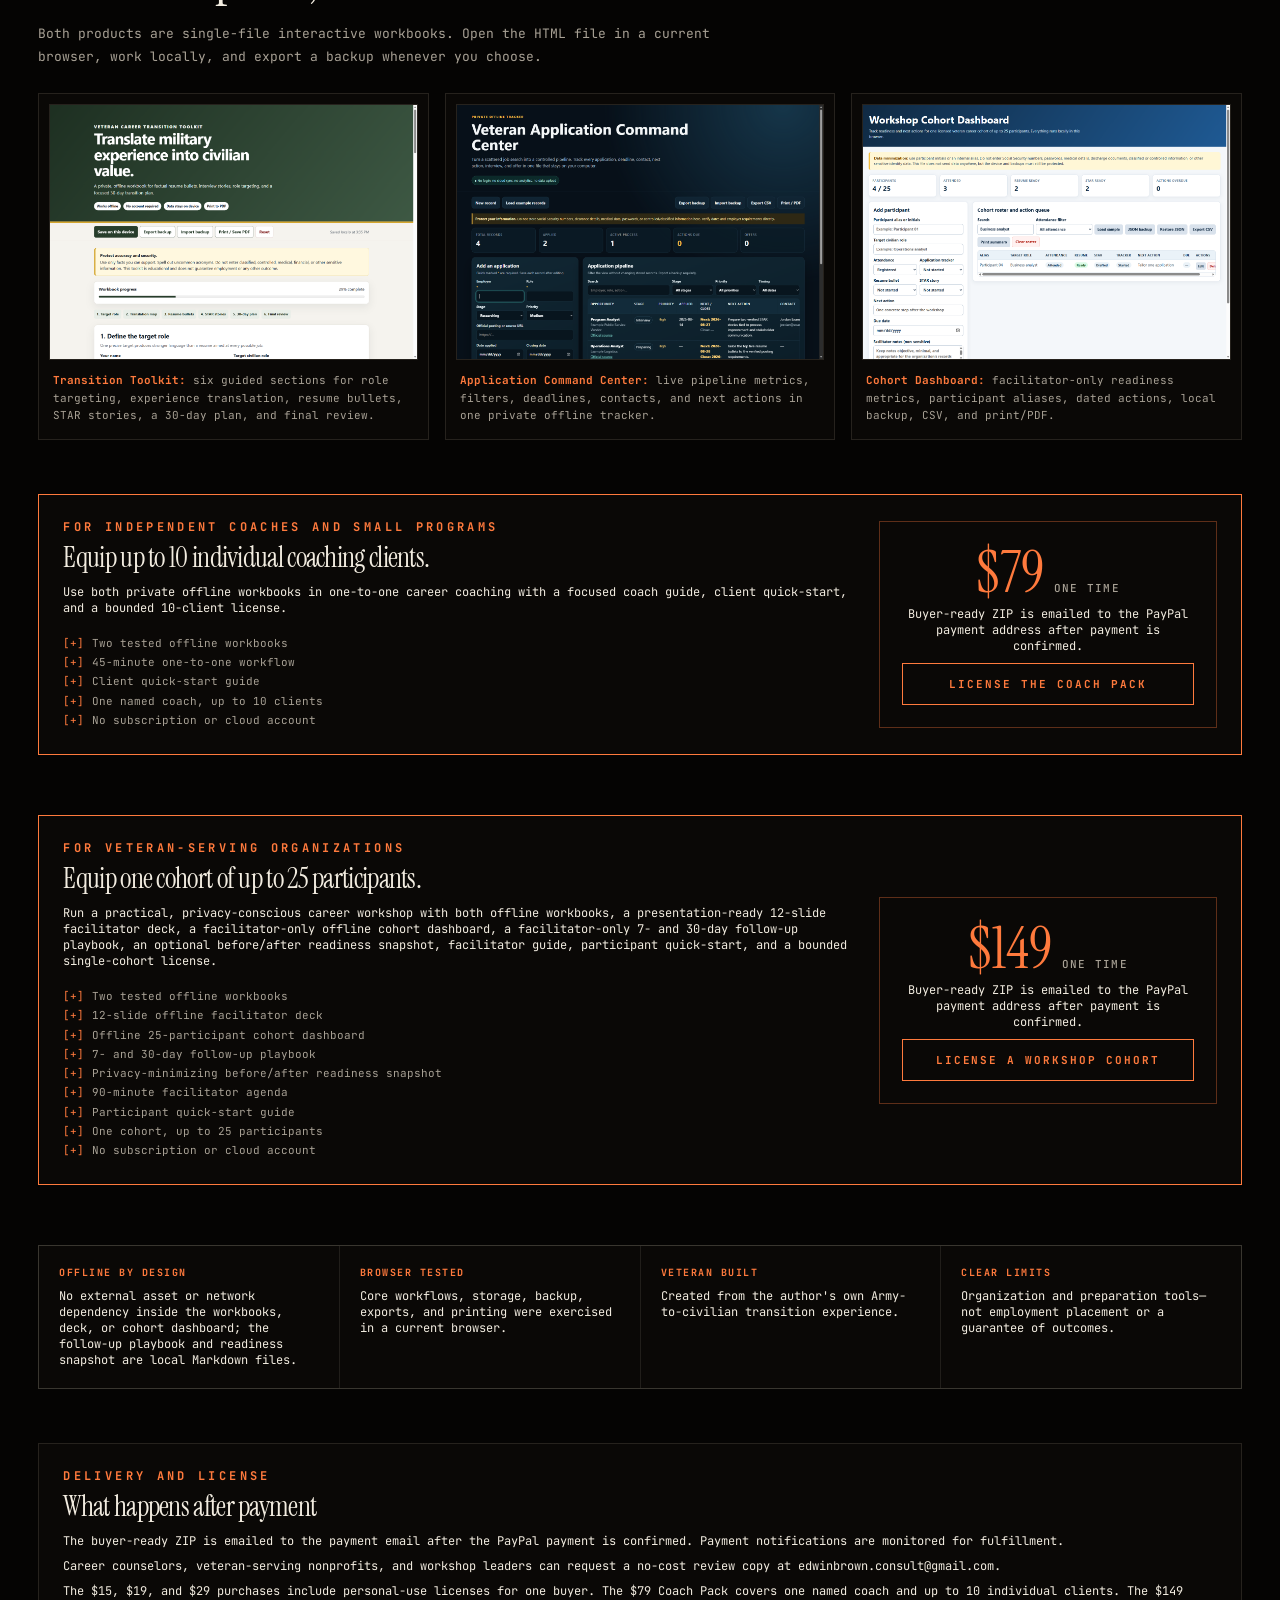
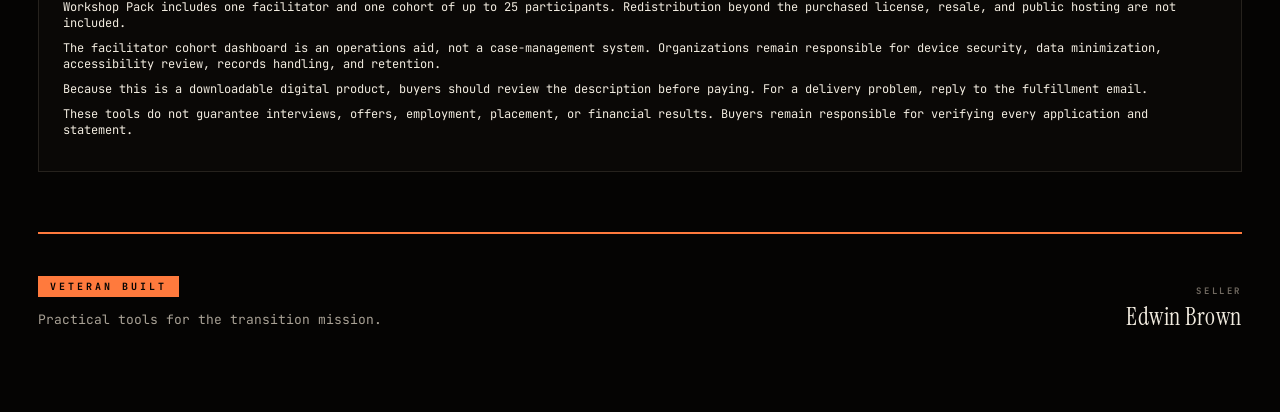
==== commit d8ed2354: "Add workshop readiness snapshot" ====
--- a/products.html
+++ b/products.html
@@ -67,7 +67,7 @@
             "item": {
               "@type": "Product",
               "name": "Veteran Career Workshop Pack",
-              "description": "Two offline veteran career workbooks, a 12-slide facilitator deck, a facilitator-only offline cohort dashboard, a 7- and 30-day follow-up playbook, facilitator guide, participant quick-start, and a single-cohort license for up to 25 participants.",
+              "description": "Two offline veteran career workbooks, a 12-slide facilitator deck, a facilitator-only offline cohort dashboard, a 7- and 30-day follow-up playbook, a privacy-minimizing before/after readiness snapshot, facilitator guide, participant quick-start, and a single-cohort license for up to 25 participants.",
               "offers": { "@type": "Offer", "priceCurrency": "USD", "price": "149", "availability": "https://schema.org/InStock", "url": "https://edwin-brown-dossier.vercel.app/products.html#workshop" }
             }
           },
@@ -289,12 +289,13 @@
             <div>
               <p class="eyebrow">For veteran-serving organizations</p>
               <h2 id="workshop-title">Equip one cohort of up to 25 participants.</h2>
-              <p>Run a practical, privacy-conscious career workshop with both offline workbooks, a presentation-ready 12-slide facilitator deck, a facilitator-only offline cohort dashboard, a facilitator-only 7- and 30-day follow-up playbook, facilitator guide, participant quick-start, and a bounded single-cohort license.</p>
+              <p>Run a practical, privacy-conscious career workshop with both offline workbooks, a presentation-ready 12-slide facilitator deck, a facilitator-only offline cohort dashboard, a facilitator-only 7- and 30-day follow-up playbook, an optional before/after readiness snapshot, facilitator guide, participant quick-start, and a bounded single-cohort license.</p>
               <ul class="store-list">
                 <li>Two tested offline workbooks</li>
                 <li>12-slide offline facilitator deck</li>
                 <li>Offline 25-participant cohort dashboard</li>
                 <li>7- and 30-day follow-up playbook</li>
+                <li>Privacy-minimizing before/after readiness snapshot</li>
                 <li>90-minute facilitator agenda</li>
                 <li>Participant quick-start guide</li>
                 <li>One cohort, up to 25 participants</li>
@@ -310,7 +311,7 @@
         </section>
 
         <section class="store-proof" aria-label="Product proof">
-          <article><strong>Offline by design</strong><p>No external asset or network dependency inside the workbooks, deck, or cohort dashboard; the follow-up playbook is a local Markdown file.</p></article>
+          <article><strong>Offline by design</strong><p>No external asset or network dependency inside the workbooks, deck, or cohort dashboard; the follow-up playbook and readiness snapshot are local Markdown files.</p></article>
           <article><strong>Browser tested</strong><p>Core workflows, storage, backup, exports, and printing were exercised in a current browser.</p></article>
           <article><strong>Veteran built</strong><p>Created from the author's own Army-to-civilian transition experience.</p></article>
           <article><strong>Clear limits</strong><p>Organization and preparation tools—not employment placement or a guarantee of outcomes.</p></article>
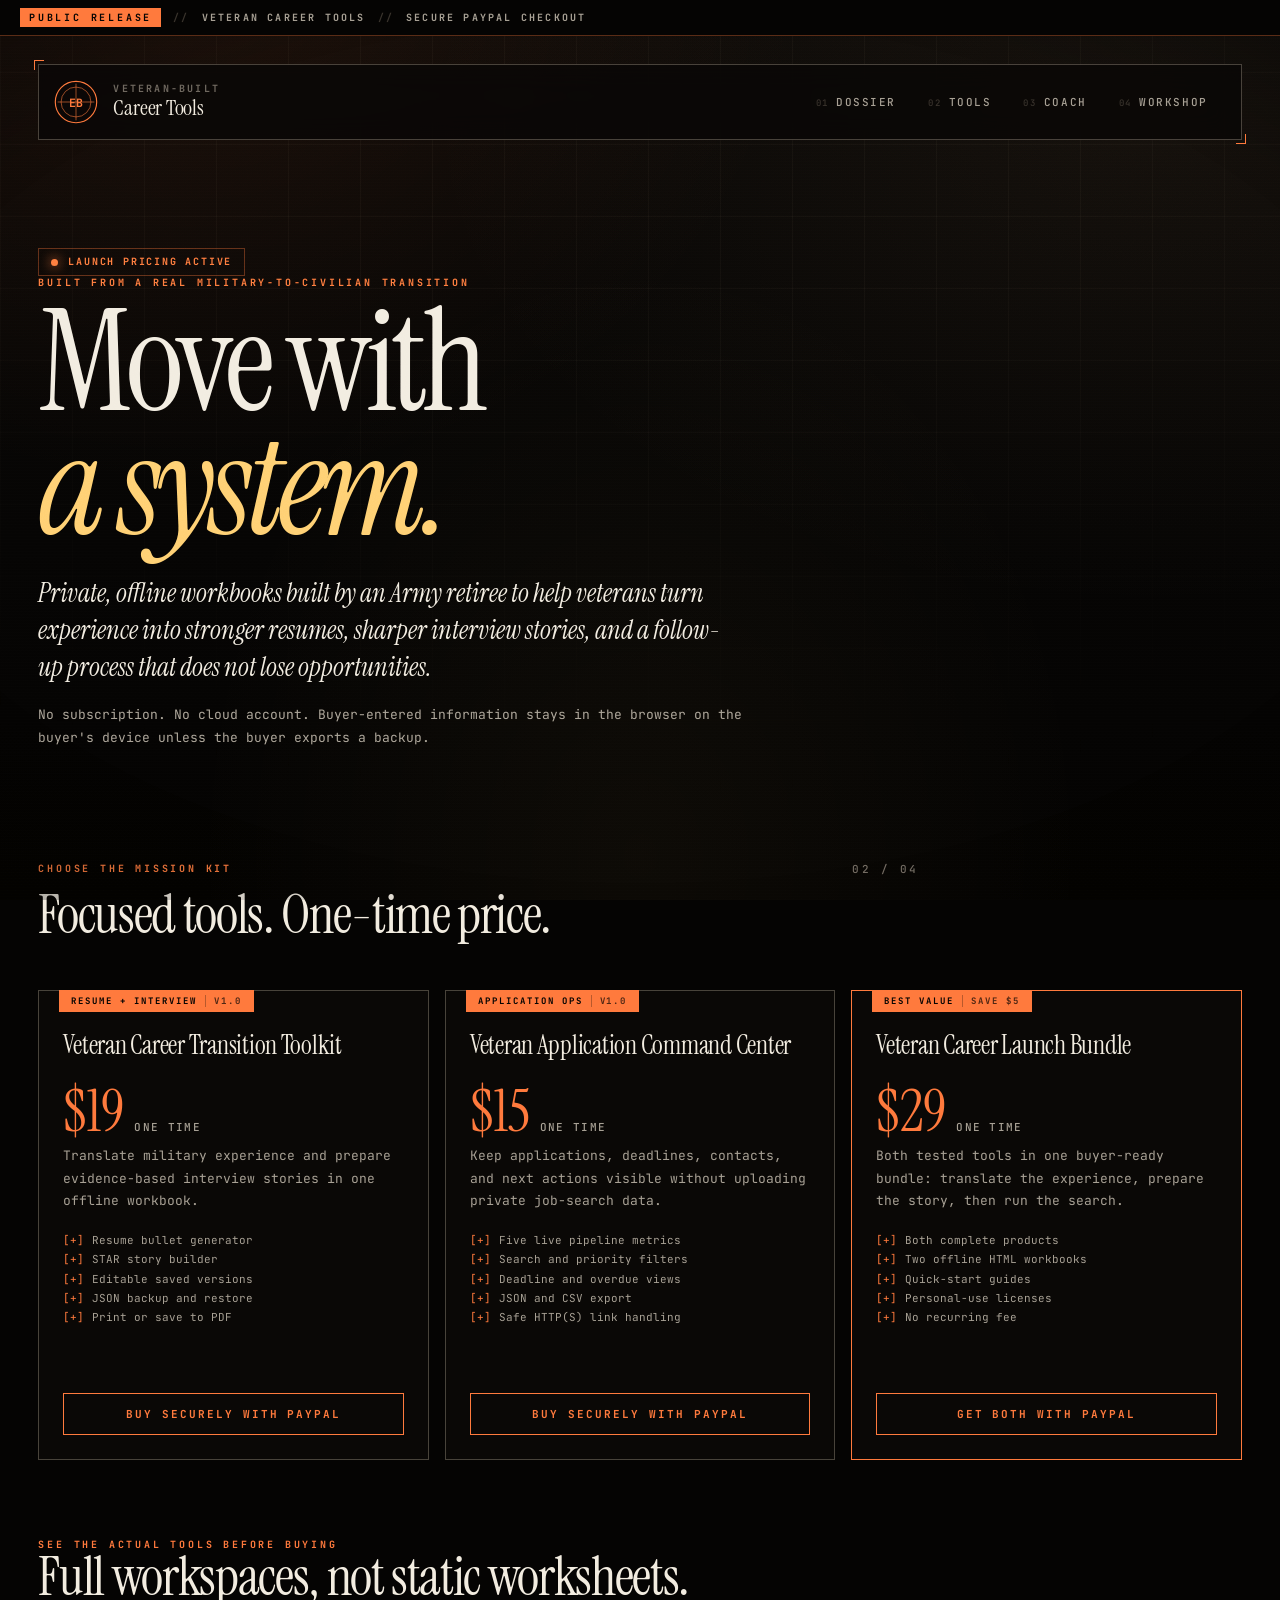
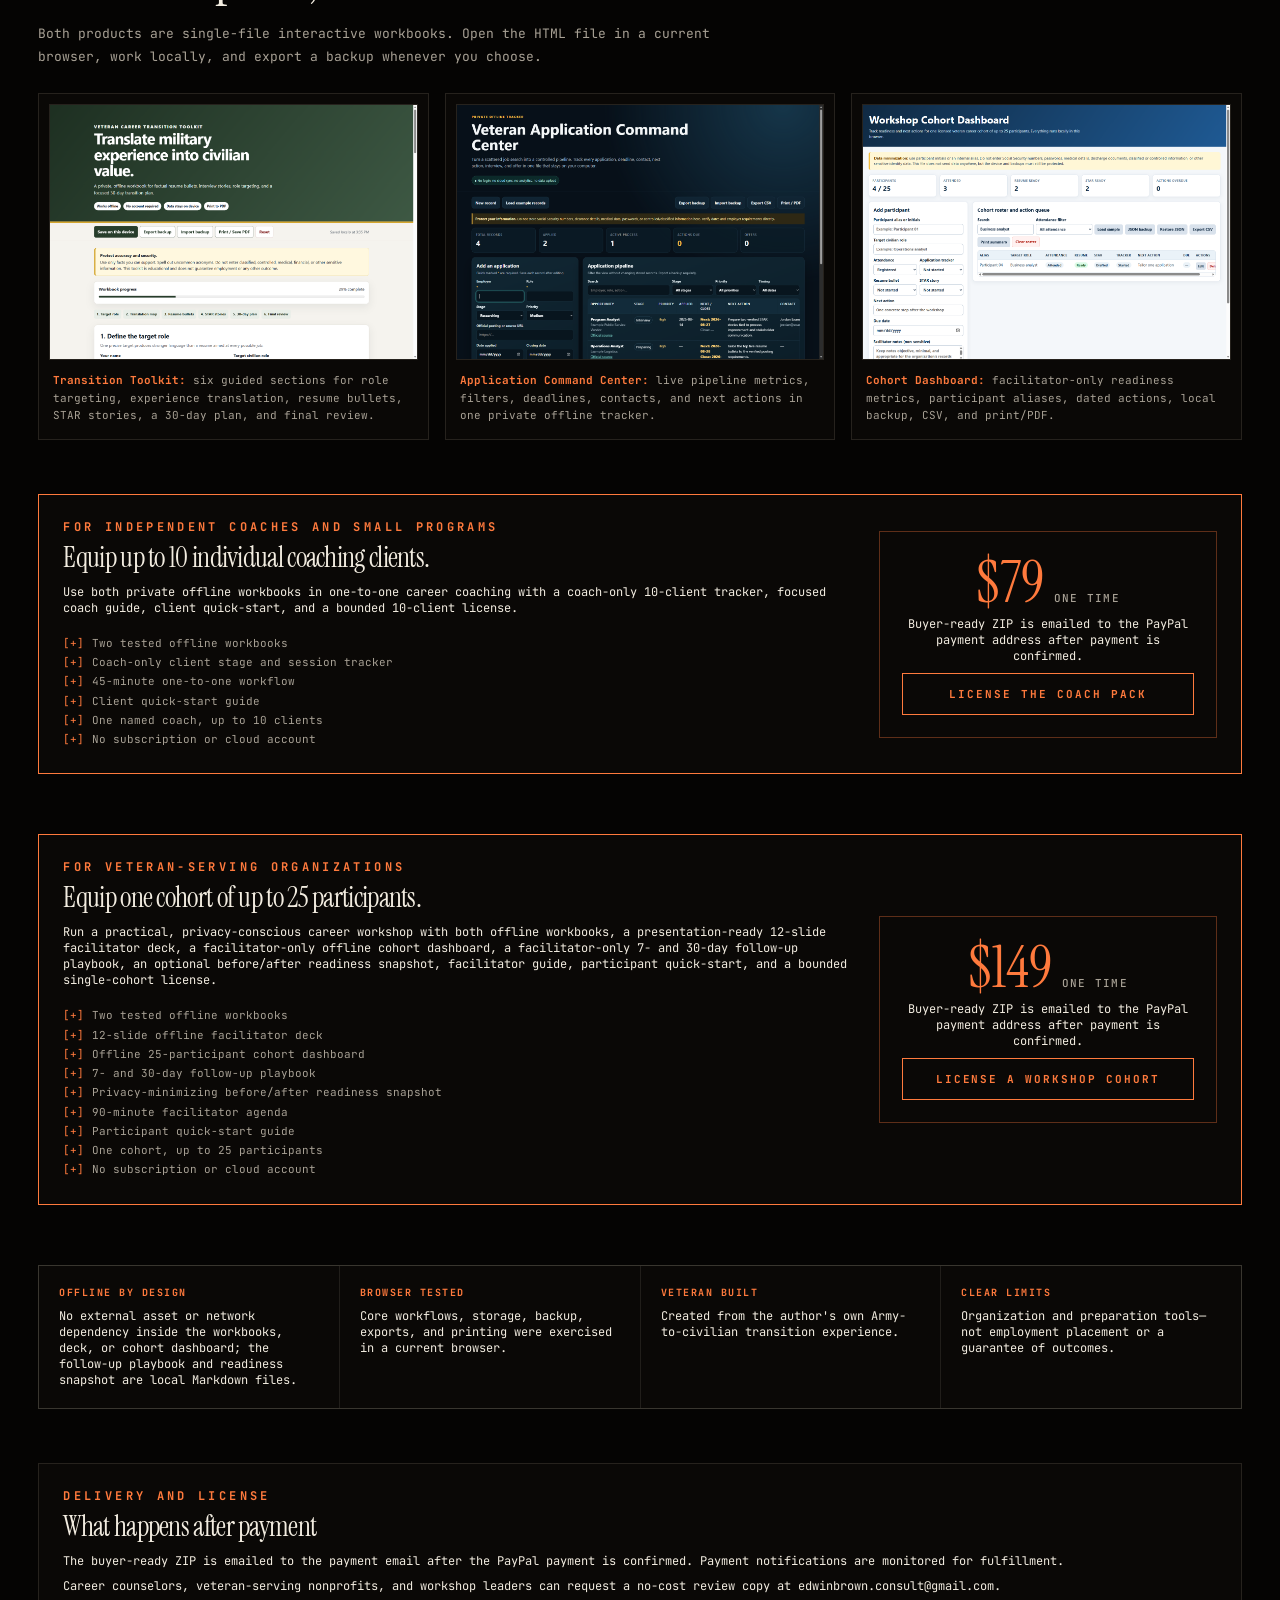
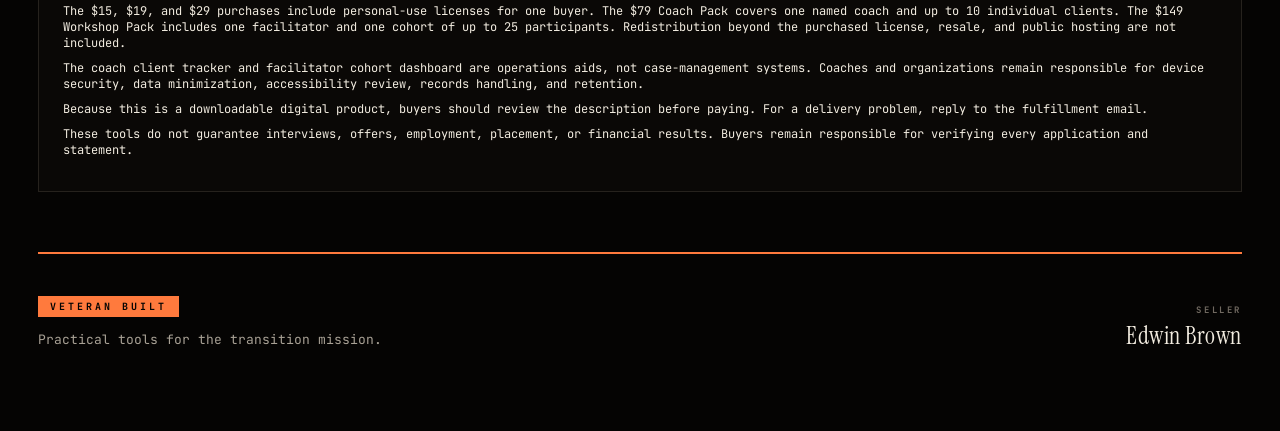
==== commit 86149674: "Add coach client tracker to product offer" ====
--- a/products.html
+++ b/products.html
@@ -77,7 +77,7 @@
             "item": {
               "@type": "Product",
               "name": "Veteran Career Coach Pack",
-              "description": "Two offline veteran career workbooks, coach guide, client quick-start, and a limited license for one named coach and up to 10 clients.",
+              "description": "Two offline veteran career workbooks, a coach-only 10-client tracker, coach guide, client quick-start, and a limited license for one named coach and up to 10 clients.",
               "offers": { "@type": "Offer", "priceCurrency": "USD", "price": "79", "availability": "https://schema.org/InStock", "url": "https://edwin-brown-dossier.vercel.app/products.html#coach" }
             }
           }
@@ -267,9 +267,10 @@
             <div>
               <p class="eyebrow">For independent coaches and small programs</p>
               <h2 id="coach-title">Equip up to 10 individual coaching clients.</h2>
-              <p>Use both private offline workbooks in one-to-one career coaching with a focused coach guide, client quick-start, and a bounded 10-client license.</p>
+              <p>Use both private offline workbooks in one-to-one career coaching with a coach-only 10-client tracker, focused coach guide, client quick-start, and a bounded 10-client license.</p>
               <ul class="store-list">
                 <li>Two tested offline workbooks</li>
+                <li>Coach-only client stage and session tracker</li>
                 <li>45-minute one-to-one workflow</li>
                 <li>Client quick-start guide</li>
                 <li>One named coach, up to 10 clients</li>
@@ -323,7 +324,7 @@
           <p>The buyer-ready ZIP is emailed to the payment email after the PayPal payment is confirmed. Payment notifications are monitored for fulfillment.</p>
           <p>Career counselors, veteran-serving nonprofits, and workshop leaders can request a no-cost review copy at <a href="mailto:edwinbrown.consult@gmail.com?subject=Veteran%20career%20tools%20review%20copy">edwinbrown.consult@gmail.com</a>.</p>
           <p>The $15, $19, and $29 purchases include personal-use licenses for one buyer. The $79 Coach Pack covers one named coach and up to 10 individual clients. The $149 Workshop Pack includes one facilitator and one cohort of up to 25 participants. Redistribution beyond the purchased license, resale, and public hosting are not included.</p>
-          <p>The facilitator cohort dashboard is an operations aid, not a case-management system. Organizations remain responsible for device security, data minimization, accessibility review, records handling, and retention.</p>
+          <p>The coach client tracker and facilitator cohort dashboard are operations aids, not case-management systems. Coaches and organizations remain responsible for device security, data minimization, accessibility review, records handling, and retention.</p>
           <p>Because this is a downloadable digital product, buyers should review the description before paying. For a delivery problem, reply to the fulfillment email.</p>
           <p>These tools do not guarantee interviews, offers, employment, placement, or financial results. Buyers remain responsible for verifying every application and statement.</p>
         </section>
